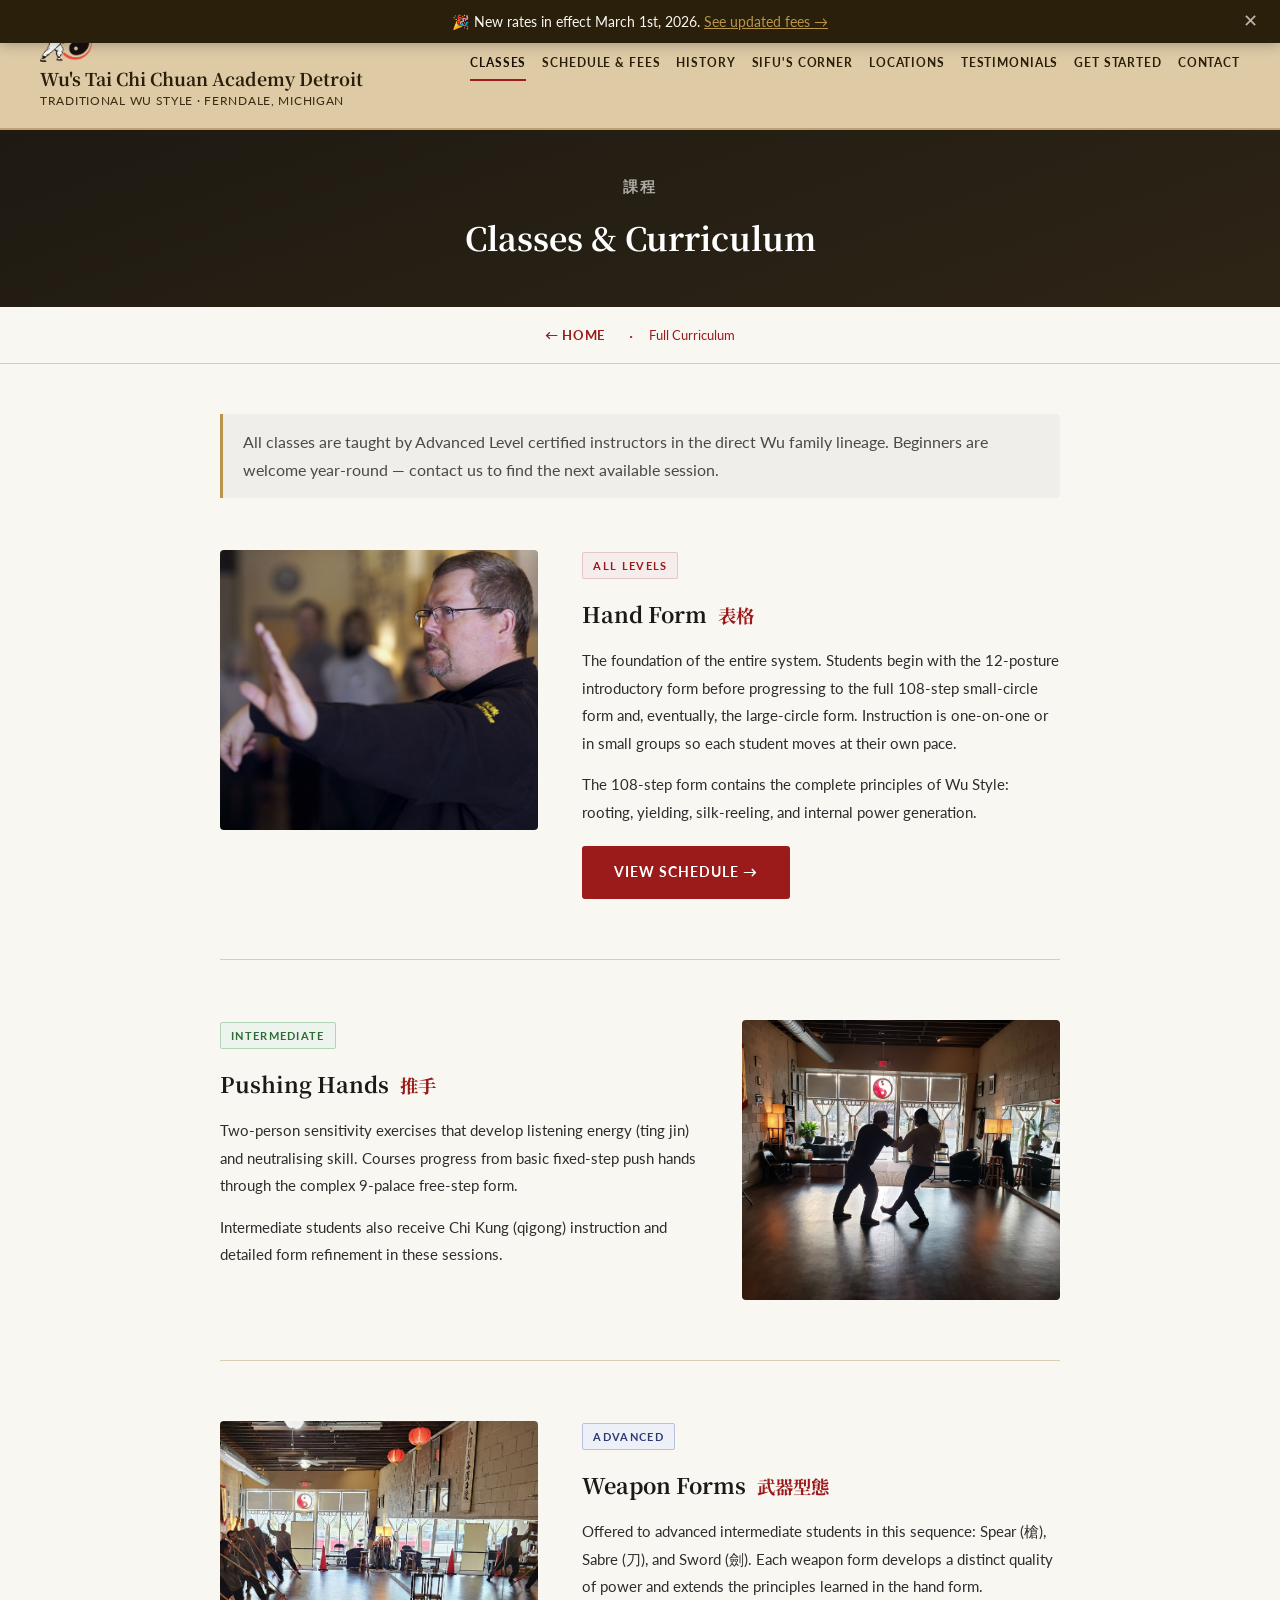
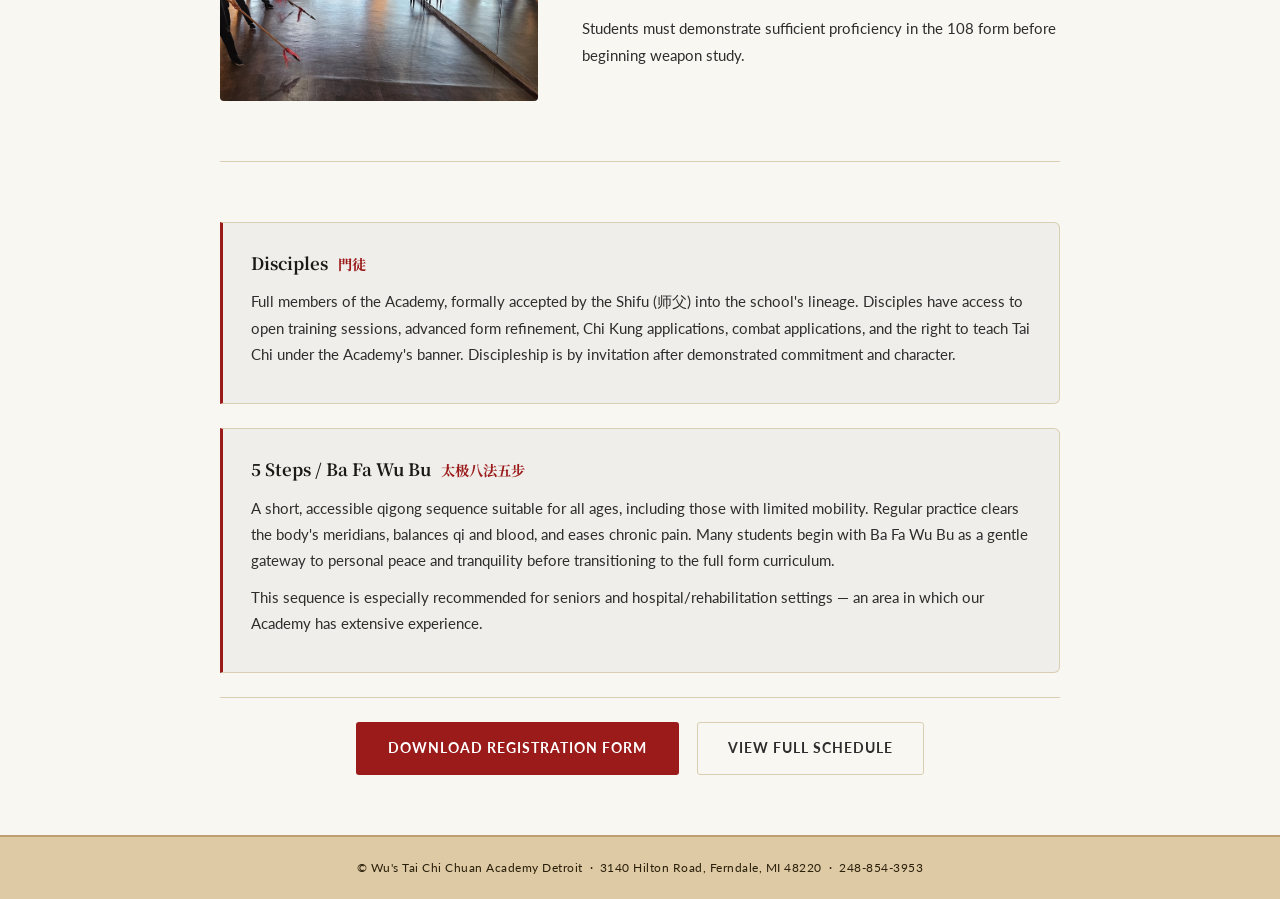
==== classes.html @ 78181e69 "styling updates" ====
<!DOCTYPE html>
<html lang="en">
<head>
  <meta charset="UTF-8">
  <title>Classes &amp; Curriculum — Wu's Tai Chi Chuan Academy Detroit</title>
  <meta name="description" content="Full curriculum details — hand forms, pushing hands, weapon forms, disciples, and Ba Fa Wu Bu.">
  <meta name="viewport" content="width=device-width, initial-scale=1">
  <link rel="preconnect" href="https://fonts.googleapis.com">
  <link rel="preconnect" href="https://fonts.gstatic.com" crossorigin>
  <link rel="preload" href="https://fonts.googleapis.com/css2?family=Noto+Serif+SC:wght@400;700&family=Lato:wght@300;400;700&display=swap" as="style" onload="this.onload=null;this.rel='stylesheet'">
  <noscript><link href="https://fonts.googleapis.com/css2?family=Noto+Serif+SC:wght@400;700&family=Lato:wght@300;400;700&display=swap" rel="stylesheet"></noscript>
  <link rel="stylesheet" href="styles.css">
</head>

<body data-page="classes">

<!-- ═══════════════════════════════════════════════════════════════ -->
<!--  HEADER — fetch from header.html                               -->
<!-- ═══════════════════════════════════════════════════════════════ -->
<div id="site-header"></div>
<script>
  fetch('header.html')
    .then(function(r){ return r.text(); })
    .then(function(html){
      var el = document.getElementById('site-header');
      el.innerHTML = html;
      el.querySelectorAll('script').forEach(function(orig) {
        var s = document.createElement('script');
        s.textContent = orig.textContent;
        document.head.appendChild(s);
      });
    });
</script>

<main>

  <!-- PAGE HERO -->
  <div class="page-hero classes-page-hero">
    <p class="zen-eyebrow" style="text-align:center;margin-bottom:10px;">課程</p>
    <h2>Classes &amp; Curriculum</h2>
  </div>

  <!-- SUB-NAV -->
  <div class="sub-nav">
    <a href="index.html" class="back-home">← Home</a>
    <span class="divider-dot">·</span>
    <span style="font-size:0.82rem;color:var(--crimson);">Full Curriculum</span>
  </div>

  <div class="page-main">

    <!-- CURRICULUM OVERVIEW NOTE -->
    <p class="classes-intro">All classes are taught by Advanced Level certified instructors in the direct Wu family lineage. Beginners are welcome year-round — contact us to find the next available session.</p>

    <!-- FORM -->
    <section class="class-block">
      <div class="class-block__img-wrap">
        <img loading="lazy" src="Images/smswhip.jpg" alt="Form class">
      </div>
      <div class="class-block__text">
        <span class="class-level-badge">All Levels</span>
        <h3>Hand Form <span class="zh">表格</span></h3>
        <p>The foundation of the entire system. Students begin with the 12-posture introductory form before progressing to the full 108-step small-circle form and, eventually, the large-circle form. Instruction is one-on-one or in small groups so each student moves at their own pace.</p>
        <p>The 108-step form contains the complete principles of Wu Style: rooting, yielding, silk-reeling, and internal power generation.</p>
        <a href="Schedule.html" class="btn-crimson" style="margin-top:6px;">View Schedule →</a>
      </div>
    </section>

    <!-- PUSHING HANDS -->
    <section class="class-block class-block--reverse">
      <div class="class-block__img-wrap">
        <img loading="lazy" src="Images/pushhands.jpg" alt="Pushing Hands">
      </div>
      <div class="class-block__text">
        <span class="class-level-badge class-level-badge--mid">Intermediate</span>
        <h3>Pushing Hands <span class="zh">推手</span></h3>
        <p>Two-person sensitivity exercises that develop listening energy (ting jin) and neutralising skill. Courses progress from basic fixed-step push hands through the complex 9-palace free-step form.</p>
        <p>Intermediate students also receive Chi Kung (qigong) instruction and detailed form refinement in these sessions.</p>
      </div>
    </section>

    <!-- WEAPON FORMS -->
    <section class="class-block">
      <div class="class-block__img-wrap">
        <img loading="lazy" src="Images/spear.webp" alt="Weapon Forms">
      </div>
      <div class="class-block__text">
        <span class="class-level-badge class-level-badge--adv">Advanced</span>
        <h3>Weapon Forms <span class="zh">武器型態</span></h3>
        <p>Offered to advanced intermediate students in this sequence: Spear (槍), Sabre (刀), and Sword (劍). Each weapon form develops a distinct quality of power and extends the principles learned in the hand form.</p>
        <p>Students must demonstrate sufficient proficiency in the 108 form before beginning weapon study.</p>
      </div>
    </section>

    <!-- DISCIPLES -->
    <section class="class-block-wide">
      <h3>Disciples <span class="zh">門徒</span></h3>
      <p>Full members of the Academy, formally accepted by the Shifu (师父) into the school's lineage. Disciples have access to open training sessions, advanced form refinement, Chi Kung applications, combat applications, and the right to teach Tai Chi under the Academy's banner. Discipleship is by invitation after demonstrated commitment and character.</p>
    </section>

    <!-- BA FA WU BU -->
    <section class="class-block-wide">
      <h3>5 Steps / Ba Fa Wu Bu <span class="zh">太极八法五步</span></h3>
      <p>A short, accessible qigong sequence suitable for all ages, including those with limited mobility. Regular practice clears the body's meridians, balances qi and blood, and eases chronic pain. Many students begin with Ba Fa Wu Bu as a gentle gateway to personal peace and tranquility before transitioning to the full form curriculum.</p>
      <p>This sequence is especially recommended for seniors and hospital/rehabilitation settings — an area in which our Academy has extensive experience.</p>
    </section>

    <!-- CTA ROW -->
    <div class="zen-cta-row" style="padding-top:24px;border-top:1px solid var(--heritage-border);">
      <a href="/index.html#getting-started" class="btn-crimson" style="margin-right:14px;">Download Registration Form</a>
      <a href="Schedule.html" class="btn-ghost" style="color:var(--charcoal);border-color:var(--heritage-border);">View Full Schedule</a>
    </div>

  </div><!-- /.page-main -->
</main>

<div id="site-footer"></div>
<script>
  fetch('footer.html')
    .then(function(r){ return r.text(); })
    .then(function(html){
      document.getElementById('site-footer').innerHTML = html;
    });
</script>

<!-- Classes-page specific styles -->

</body>
</html>
---- styles.css ----
/* ============================================================
   Wu's Tai Chi Chuan Academy Detroit — Stylesheet
   styles.css  |  Consolidated from styles.css + styles-zen.css
   ============================================================ */

/* ── Variables ───────────────────────────────────────────── */
:root {
  /* ── Colour ──────────────────────────────────────────── */

  /* Backgrounds */
  --parchment:       #F9F7F2;   /* page bg              */
  --surface:         #ffffff;   /* card / panel bg      */
  --stone-alt:       #EFEEEA;   /* alternate section    */
  --stone-warm:      #EDE0BC;   /* warm tinted section  */

  /* Dark parchment (header text, footer, hero overlays) */
  --parchment-dark:  #2A1F0A;
  --parchment-soft:  #3A2A10;

  /* Ink scale */
  --ink-black:       #1A1A18;   /* headings             */
  --charcoal:        #2D2D2D;   /* body copy            */
  --charcoal-mid:    #4A4A46;   /* secondary text       */

  /* Accent — crimson */
  --crimson:         #9B1B1B;
  --crimson-dark:    #7A1414;
  --crimson-pale:    #F5ECEC;

  /* Accent — gold */
  --heritage-gold:   #B8954A;
  --heritage-border: #D9CEB2;

  /* Header / footer */
  --header-bg:       #DECAA5;
  --header-border:   #C0A070;

  /* ── Gradients ───────────────────────────────────────── */
  --hero-grad-warm:  linear-gradient(160deg, #C8A870, #DECAA5);
  --hero-grad-dark:  linear-gradient(160deg, #1E1A12 0%, #2E2416 100%);
  --hero-overlay:    linear-gradient(105deg, rgba(10,8,6,0.82) 0%, rgba(10,8,6,0.55) 50%, rgba(10,8,6,0.25) 100%);

  /* ── Alpha white overlays ────────────────────────────── */
  --white-88:  rgba(255,255,255,0.88);
  --white-75:  rgba(255,255,255,0.75);
  --white-62:  rgba(255,255,255,0.62);
  --white-50:  rgba(255,255,255,0.5);

  /* ── State ───────────────────────────────────────────── */
  --error-bg:  #FFF0F0;

  /* ── Badge variants ──────────────────────────────────── */
  --badge-green-bg:     #EDF4EE;
  --badge-green-text:   #2E6B35;
  --badge-green-border: #B4D4B8;
  --badge-blue-bg:      #EEF0F8;
  --badge-blue-text:    #2D3A74;
  --badge-blue-border:  #B8C0DF;
  --badge-tert-bg:      #EFF1F5;
  --badge-tert-text:    #3A4A66;
  --badge-tert-border:  #C5CEDF;

  /* ── Typography ──────────────────────────────────────── */
  --font-serif: 'Noto Serif SC', serif;
  --font-sans:  'Lato', sans-serif;

  /* ── Layout ──────────────────────────────────────────── */
  --section-padding: 80px 40px;
  --container-max:   1140px;
}

/* ── Reset ───────────────────────────────────────────────── */
*, *::before, *::after { box-sizing: border-box; margin: 0; padding: 0; }

/* ── Base ────────────────────────────────────────────────── */
body {
  font-family: var(--font-sans);
  color: var(--charcoal);
  background: var(--parchment);
  line-height: 1.75;
  min-height: 100vh;
  display: flex;
  flex-direction: column;
}
main { flex: 1; }

/* ── Header ──────────────────────────────────────────────── */
header {
  background: var(--header-bg);
  border-bottom: 2px solid var(--header-border);
  display: flex;
  align-items: center;
  justify-content: space-between;
  padding: 16px 40px;
  gap: 20px;
  position: sticky;
  top: 0;
  z-index: 100;
}
.header-brand a { display: flex; line-height: 0; }
.header-brand a img { border: none; outline: none; }
.header-brand img { width: 52px; height: 52px; object-fit: contain; }
.header-brand-text h1 {
  font-family: var(--font-serif);
  font-size: 1.1rem;
  color: var(--parchment-dark);
  line-height: 1.3;
  font-weight: 700;
}
.header-brand-text p {
  font-size: 0.74rem;
  color: var(--parchment-soft);
  letter-spacing: 0.06em;
  text-transform: uppercase;
}
header nav { display: flex; flex-wrap: wrap; gap: 6px 16px; justify-content: flex-end; }
header nav a {
  color: var(--parchment-dark);
  text-decoration: none;
  font-size: 0.78rem;
  font-weight: 700;
  letter-spacing: 0.07em;
  text-transform: uppercase;
  padding: 5px 0;
  border-bottom: 2px solid transparent;
  transition: color 0.2s, border-color 0.2s;
}
header nav a:visited { color: var(--parchment-dark); }
header nav a:hover,
header nav a.active  { color: #1A1208; border-bottom-color: var(--crimson); }

.nav-toggle { display: none; background: none; border: none; cursor: pointer; padding: 4px; }
.nav-toggle span { display: block; width: 24px; height: 2px; background: var(--parchment-dark); margin: 5px 0; }

/* ── Announcement Banner ─────────────────────────────────── */
#announcement-banner {
  display: none;
  width: 100%;
  background: var(--parchment-dark);
  color: var(--parchment);
  text-align: center;
  padding: 11px 48px;
  font-size: 0.88rem;
  line-height: 1.5;
  position: fixed;
  top: 0; left: 0;
  z-index: 200;
  box-shadow: 0 2px 12px rgba(0,0,0,0.25);
}
#announcement-banner a { color: var(--heritage-gold); text-decoration: underline; }
#announcement-banner .ann-close {
  position: absolute;
  right: 14px; top: 50%;
  transform: translateY(-50%);
  background: none; border: none;
  color: var(--parchment);
  font-size: 1.1rem; cursor: pointer;
  opacity: 0.7; padding: 4px 8px; line-height: 1;
}
#announcement-banner .ann-close:hover { opacity: 1; }

/* ── Sub-nav (inner pages) ───────────────────────────────── */
.sub-nav {
  background: var(--parchment);
  border-bottom: 1px solid var(--heritage-border);
  padding: 14px 40px;
  display: flex;
  align-items: center;
  gap: 16px;
  flex-wrap: wrap;
  justify-content: center;
}
.back-home {
  font-size: 0.82rem;
  color: var(--crimson);
  text-decoration: none;
  font-weight: 700;
  letter-spacing: 0.04em;
  text-transform: uppercase;
  margin-right: 8px;
}
.back-home:visited { color: var(--crimson); }
.back-home:hover   { color: var(--crimson-dark); }
.divider-dot { color: var(--crimson); font-size: 1rem; }

.page-tabs {
  display: inline-flex;
  background: var(--surface);
  border: 1px solid var(--heritage-border);
  border-radius: 50px;
  padding: 4px;
  gap: 3px;
}
.page-tabs a {
  display: inline-block;
  padding: 8px 22px;
  border-radius: 50px;
  text-decoration: none;
  font-size: 0.84rem;
  font-weight: 700;
  color: var(--crimson);
  transition: background 0.2s, color 0.2s;
}
.page-tabs a:visited { color: var(--crimson); }
.page-tabs a:hover   { background: var(--crimson-pale); color: var(--crimson-dark); }
.page-tabs a.active  { background: var(--crimson); color: var(--surface); }

/* ── Page hero (inner pages) ─────────────────────────────── */
.page-hero {
  background: var(--hero-grad-warm);
  padding: 44px 40px 36px;
  text-align: center;
}
.page-hero h2 {
  font-family: var(--font-serif);
  font-size: clamp(1.5rem, 3vw, 2rem);
  color: var(--parchment-dark);
  margin-bottom: 6px;
}
.page-hero p { color: var(--parchment-soft); font-size: 0.92rem; }

/* Dark heritage hero — all inner page variants */
.events-page-hero,
.fees-page-hero,
.schedule-page-hero,
.sifu-page-hero,
.classes-page-hero,
.history-page-hero {
  background: var(--hero-grad-dark);
  color: var(--white-88);
}
.events-page-hero h2,   .fees-page-hero h2,
.schedule-page-hero h2, .sifu-page-hero h2,
.classes-page-hero h2,  .history-page-hero h2 { color: var(--surface); }
.events-page-hero p,    .fees-page-hero p,
.schedule-page-hero p,  .sifu-page-hero p,
.classes-page-hero p,   .history-page-hero p  { color: var(--white-62); }

/* history.html uses a slightly different dark tone */
.history-page-hero { background: var(--hero-grad-dark); }
/* Sifu's Corner matches history tone */
.sifu-page-hero    { background: var(--hero-grad-dark); }

/* ── Footer ──────────────────────────────────────────────── */
footer {
  background: var(--header-bg);
  color: var(--parchment-dark);
  text-align: center;
  padding: 20px;
  font-size: 0.78rem;
  letter-spacing: 0.04em;
  border-top: 2px solid #C0A070;
}

/* ── Loading / error states ──────────────────────────────── */
.loading {
  text-align: center;
  padding: 60px 20px;
  color: var(--charcoal-mid);
  font-size: 0.95rem;
}
.error, .load-error {
  background: var(--error-bg);
  border-left: 3px solid var(--crimson);
  border-radius: 0 6px 6px 0;
  padding: 14px 18px;
  font-size: 0.9rem;
  color: var(--crimson-dark);
  margin-bottom: 36px;
}

/* ── Info box ────────────────────────────────────────────── */
.info-box {
  background: var(--parchment);
  border: 1px solid var(--heritage-border);
  border-radius: 6px;
  padding: 15px 20px;
  font-size: 0.88rem;
  color: var(--charcoal);
  margin-top: 8px;
}

/* ── Shared main padding (inner pages) ───────────────────── */
.page-main { max-width: 900px; margin: 0 auto; padding: 50px 30px 60px; }

/* ── Shared utilities ────────────────────────────────────── */
.zh {
  font-family: var(--font-serif);
  font-size: 0.85em;
  color: var(--crimson);
  margin-left: 6px;
}
.zen-eyebrow {
  font-family: var(--font-sans);
  font-size: 0.72rem;
  font-weight: 700;
  letter-spacing: 0.14em;
  text-transform: uppercase;
  color: var(--crimson);
  margin-bottom: 12px;
}
.zen-cta-row { text-align: center; padding-top: 8px; }

/* ── Buttons ─────────────────────────────────────────────── */
.btn-crimson {
  display: inline-block;
  background: var(--crimson);
  color: var(--surface);
  font-family: var(--font-sans);
  font-size: 0.88rem;
  font-weight: 700;
  letter-spacing: 0.07em;
  text-transform: uppercase;
  text-decoration: none;
  padding: 14px 32px;
  border-radius: 3px;
  transition: background 0.22s, transform 0.15s;
}
.btn-crimson:hover { background: var(--crimson-dark); transform: translateY(-1px); color: var(--surface); }

.btn-ghost {
  display: inline-block;
  background: transparent;
  color: var(--surface);
  font-family: var(--font-sans);
  font-size: 0.88rem;
  font-weight: 700;
  letter-spacing: 0.07em;
  text-transform: uppercase;
  text-decoration: none;
  padding: 13px 30px;
  border: 1.5px solid rgba(255,255,255,0.65);
  border-radius: 3px;
  transition: background 0.22s, border-color 0.22s;
}
.btn-ghost:hover { background: rgba(255,255,255,0.1); border-color: var(--surface); color: var(--surface); }

.btn-directions {
  display: inline-block;
  margin-top: 16px;
  font-size: 0.8rem;
  font-weight: 700;
  letter-spacing: 0.06em;
  text-transform: uppercase;
  text-decoration: none;
  color: var(--crimson);
  border-bottom: 1.5px solid var(--crimson);
  padding-bottom: 2px;
  transition: color 0.2s, border-color 0.2s;
}
.btn-directions:hover { color: var(--crimson-dark); border-color: var(--crimson-dark); }

/* ── Section containers ──────────────────────────────────── */
.zen-section { padding: var(--section-padding); }
.zen-section--parchment { background: var(--parchment); }
.zen-section--stone     { background: var(--stone-warm); }
.zen-section--heritage  { background: var(--parchment-dark); color: var(--white-88); }

.zen-container { max-width: var(--container-max); margin: 0 auto; }
.zen-container--narrow { max-width: 820px; margin: 0 auto; }

.zen-section-title {
  font-family: var(--font-serif);
  font-size: clamp(1.5rem, 3vw, 2.1rem);
  color: var(--ink-black);
  font-weight: 700;
  margin-bottom: 12px;
  line-height: 1.3;
}
.zen-section--heritage .zen-section-title { color: var(--surface); }
.zen-section-title--left { text-align: left; }

.zen-section-lead {
  font-size: 1rem;
  color: var(--charcoal-mid);
  max-width: 640px;
  margin: 0 auto 52px;
  text-align: center;
  line-height: 1.75;
}
.zen-section-title--left + .zen-section-lead { text-align: left; margin-left: 0; }

/* ── Scroll offset for sticky header ────────────────────── */
#classes, #current, #history, #locations,
#testimonials, #getting-started, #contact, #top {
  scroll-margin-top: 90px;
}

/* ── Hero ────────────────────────────────────────────────── */
.zen-hero {
  position: relative;
  width: 100%;
  min-height: 92vh;
  display: flex;
  align-items: center;
  overflow: hidden;
}
.zen-hero__picture,
.zen-hero__img {
  position: absolute;
  inset: 0;
  width: 100%; height: 100%;
  object-fit: cover;
  object-position: center;
}
.zen-hero__overlay {
  position: absolute;
  inset: 0;
  background: var(--hero-overlay);
}
.zen-hero__content {
  position: relative;
  z-index: 2;
  max-width: var(--container-max);
  margin: 0 auto;
  padding: 0 40px;
  width: 100%;
}
.zen-hero__eyebrow {
  font-family: var(--font-serif);
  font-size: 1rem;
  color: var(--white-50);
  letter-spacing: 0.12em;
  margin-bottom: 18px;
}
.zen-hero__headline {
  font-family: var(--font-serif);
  font-size: clamp(2.6rem, 6vw, 5rem);
  color: var(--surface);
  line-height: 1.15;
  font-weight: 700;
  margin-bottom: 22px;
  max-width: 580px;
  text-shadow: 0 2px 24px rgba(0,0,0,0.35);
}
.zen-hero__sub {
  font-size: clamp(0.95rem, 1.5vw, 1.1rem);
  color: var(--white-75);
  max-width: 480px;
  margin-bottom: 40px;
  line-height: 1.7;
}
.zen-hero__actions { display: flex; flex-wrap: wrap; gap: 14px; align-items: center; }

/* ── Benefits grid ───────────────────────────────────────── */
.benefits-grid {
  display: grid;
  grid-template-columns: repeat(auto-fit, minmax(175px, 1fr));
  gap: 28px;
  margin-top: 48px;
}
.benefit-card {
  background: var(--surface);
  border: 1px solid var(--heritage-border);
  border-top: 3px solid var(--crimson);
  border-radius: 2px 2px 6px 6px;
  padding: 32px 26px;
  transition: box-shadow 0.25s, transform 0.2s;
}
.benefit-card:hover { box-shadow: 0 8px 32px rgba(0,0,0,0.09); transform: translateY(-3px); }
.benefit-icon { margin-bottom: 18px; }
.benefit-card h3 {
  font-family: var(--font-serif);
  font-size: 1.05rem;
  color: var(--ink-black);
  margin-bottom: 10px;
}
.benefit-card p { font-size: 0.9rem; color: var(--charcoal-mid); line-height: 1.7; }
.benefit-card .icon svg { width: 60px; height: auto; display: block; margin: 0 auto; fill: currentColor; color: var(--crimson); }

/* ── Classes / card grid ─────────────────────────────────── */
.card-grid {
  display: grid;
  grid-template-columns: repeat(auto-fit, minmax(280px, 1fr));
  gap: 28px;
  margin-bottom: 44px;
}
.zen-card {
  background: var(--surface);
  border: 1px solid var(--heritage-border);
  border-radius: 6px;
  overflow: hidden;
  transition: box-shadow 0.25s, transform 0.2s;
}
.zen-card:hover { box-shadow: 0 8px 32px rgba(0,0,0,0.09); transform: translateY(-3px); }
.zen-card img { width: 100%; height: 200px; object-fit: cover; display: block; }
.zen-card__body { padding: 22px 24px 26px; }
.zen-card__body h3 {
  font-family: var(--font-serif);
  font-size: 1.05rem;
  color: var(--ink-black);
  margin-bottom: 10px;
}
.zen-card__body p { font-size: 0.9rem; color: var(--charcoal-mid); line-height: 1.7; }

/* ── Action cards (schedule/fees/events quick-nav) ───────── */
.zen-action-grid {
  display: grid;
  grid-template-columns: repeat(auto-fit, minmax(280px, 1fr));
  gap: 1.5rem;
  margin-top: 2rem;
  max-width: var(--container-max);
  margin-left: auto;
  margin-right: auto;
}
.action-card {
  background: var(--white-50);
  border: 1px solid rgba(139,0,0,0.1);
  padding: 2rem;
  text-decoration: none;
  color: inherit;
  transition: all 0.3s ease;
  display: flex;
  flex-direction: column;
  align-items: center;
  text-align: center;
  border-radius: 4px;
}
.action-card:hover { background: white; transform: translateY(-5px); box-shadow: 0 10px 20px rgba(0,0,0,0.05); border-color: var(--crimson); }
.action-card__icon { font-size: 2.5rem; margin-bottom: 1rem; }
.action-card h3 { margin-bottom: 0.5rem; font-family: var(--font-serif); color: var(--crimson); }
.action-card p { font-size: 0.95rem; margin-bottom: 1.5rem; line-height: 1.4; }
.action-card__cta { font-weight: 700; font-size: 0.85rem; text-transform: uppercase; letter-spacing: 1px; color: var(--crimson); }

/* ── Heritage section ────────────────────────────────────── */
.heritage-grid {
  display: grid;
  grid-template-columns: 1fr 1.4fr;
  gap: 60px;
  align-items: center;
}
.heritage-images { display: flex; flex-direction: column; gap: 12px; }
.heritage-img { width: 100%; object-fit: cover; border-radius: 3px; display: block; }
.heritage-img--top { height: 240px; }
.heritage-img--btm { height: 180px; opacity: 0.85; }
.heritage-text p { font-size: 0.95rem; color: var(--white-75); line-height: 1.8; margin-bottom: 1.2em; }
.heritage-quote {
  border-left: 3px solid var(--crimson);
  padding-left: 20px;
  margin: 28px 0 0;
  font-style: italic;
  font-size: 0.97rem;
  color: var(--white-88);
  line-height: 1.7;
}
.heritage-quote cite {
  display: block;
  font-style: normal;
  font-size: 0.8rem;
  letter-spacing: 0.06em;
  color: var(--heritage-gold);
  margin-top: 10px;
  font-weight: 700;
  text-transform: uppercase;
}

/* ── Locations ───────────────────────────────────────────── */
.location-grid {
  display: grid;
  grid-template-columns: repeat(auto-fit, minmax(290px, 1fr));
  gap: 28px;
  margin-top: 48px;
}
.loc-card {
  background: var(--surface);
  border: 1px solid var(--heritage-border);
  border-radius: 6px;
  overflow: hidden;
  transition: box-shadow 0.25s;
}
.loc-card:hover { box-shadow: 0 8px 32px rgba(0,0,0,0.09); }
.loc-card__img { width: 100%; height: 180px; object-fit: cover; display: block; }
.loc-card__body { padding: 22px 24px 28px; }
.loc-badge {
  display: inline-block;
  font-size: 0.68rem;
  font-weight: 700;
  letter-spacing: 0.12em;
  text-transform: uppercase;
  padding: 3px 10px;
  border-radius: 2px;
  margin-bottom: 10px;
  background: var(--crimson-pale);
  color: var(--crimson);
  border: 1px solid rgba(155,27,27,0.18);
}
.loc-badge--secondary { background: #F0EDE5; color: var(--charcoal-mid); border-color: var(--heritage-border); }
.loc-badge--tertiary  { background: var(--badge-tert-bg); color: var(--badge-tert-text); border-color: var(--badge-tert-border); }
.loc-card__body h3 { font-family: var(--font-serif); font-size: 1.05rem; color: var(--ink-black); margin-bottom: 12px; }
.loc-card__body p  { font-size: 0.88rem; color: var(--charcoal-mid); margin-bottom: 4px; line-height: 1.55; }
.loc-icon  { margin-right: 6px; }
.loc-note  { font-size: 0.78rem !important; color: var(--crimson) !important; font-weight: 700; margin-top: 6px !important; }

/* ── Testimonials ────────────────────────────────────────── */
.testimonial-grid {
  display: grid;
  grid-template-columns: repeat(auto-fit, minmax(280px, 1fr));
  gap: 24px;
  margin-top: 40px;
}
.zen-testimonial {
  background: var(--surface);
  border: 1px solid var(--heritage-border);
  border-left: 3px solid var(--crimson);
  border-radius: 0 6px 6px 0;
  padding: 26px 28px;
}
.zen-testimonial p { font-size: 1rem; font-style: italic; color: var(--charcoal); margin-bottom: 12px; line-height: 1.7; }
.zen-testimonial strong { font-size: 0.84rem; color: var(--crimson); letter-spacing: 0.04em; }

/* ── Contact ─────────────────────────────────────────────── */
#contact { text-align: center; border-top: 2px solid var(--heritage-gold); }
#contact .zen-section-title { color: var(--ink-black); }
#contact .contact-details { display: flex; justify-content: center; gap: 52px; flex-wrap: wrap; margin-top: 32px; }
#contact .contact-item span { display: block; font-size: 0.7rem; font-weight: 700; text-transform: uppercase; color: var(--charcoal-mid); margin-bottom: 8px; letter-spacing: 1px; }
#contact .contact-item,
#contact .contact-item p { color: var(--charcoal); font-size: 0.95rem; }
#contact .contact-item a { color: var(--crimson); text-decoration: none; font-weight: 700; }
#contact .contact-item a:hover { text-decoration: underline; color: var(--crimson-dark); }

/* ── Get Started steps ───────────────────────────────────── */
.steps-grid {
  display: grid;
  grid-template-columns: repeat(auto-fit, minmax(250px, 1fr));
  gap: 24px;
  margin-bottom: 52px;
}
.step-card { background: var(--surface); border: 1px solid var(--heritage-border); border-radius: 6px; padding: 30px 28px; }
.step-number {
  width: 40px; height: 40px;
  border-radius: 50%;
  background: var(--crimson);
  color: var(--surface);
  font-family: var(--font-serif);
  font-size: 1.15rem; font-weight: 700;
  display: flex; align-items: center; justify-content: center;
  margin-bottom: 16px;
}
.step-card h3 { font-family: var(--font-serif); font-size: 1rem; color: var(--ink-black); margin-bottom: 8px; }
.step-card p  { font-size: 0.9rem; color: var(--charcoal-mid); margin-bottom: 18px; line-height: 1.65; }
.step-link {
  font-size: 0.83rem; font-weight: 700;
  color: var(--crimson);
  text-decoration: none;
  letter-spacing: 0.04em;
  border-bottom: 1px solid transparent;
  transition: border-color 0.2s;
}
.step-link:hover { border-color: var(--crimson); }

.regform-wrap {
  display: flex; flex-direction: column; align-items: center;
  gap: 14px; padding: 36px;
  background: var(--parchment);
  border: 1px solid var(--heritage-border);
  border-radius: 6px; margin-top: 8px;
}
.regform-label { font-size: 0.82rem; color: var(--charcoal-mid); font-weight: 700; letter-spacing: 0.08em; text-transform: uppercase; }
.regform-link  { display: flex; flex-direction: column; align-items: center; gap: 10px; text-decoration: none; }
.regform-link img { width: 110px; height: auto; display: block; transition: transform 0.2s; }
.regform-link:hover img { transform: translateY(-3px); }
.regform-link span { font-size: 0.84rem; font-weight: 700; color: var(--crimson); letter-spacing: 0.04em; }

/* ── Schedule page ───────────────────────────────────────── */
.day-block {
  background: var(--surface);
  border: 1px solid var(--heritage-border);
  border-radius: 6px;
  overflow: hidden;
  margin-bottom: 20px;
}
.day-header { background: var(--ink-black); padding: 14px 22px; }
.day-header h3 { font-family: var(--font-serif); font-size: 1rem; color: var(--surface); letter-spacing: 0.06em; margin: 0; }
.class-row {
  display: flex; align-items: baseline; gap: 20px;
  padding: 13px 22px;
  border-bottom: 1px solid var(--heritage-border);
  flex-wrap: wrap;
}
.class-row:last-child { border-bottom: none; }
.class-time { font-size: 0.82rem; font-weight: 700; color: var(--crimson); min-width: 130px; letter-spacing: 0.03em; flex-shrink: 0; }
.class-name { font-size: 0.95rem; color: var(--charcoal); flex: 1; }
.class-note { font-size: 0.78rem; color: var(--charcoal-mid); font-style: italic; }

/* ── Fees page ───────────────────────────────────────────── */
.notice {
  background: var(--crimson-pale);
  border-left: 3px solid var(--crimson);
  border-radius: 0 4px 4px 0;
  padding: 14px 20px;
  font-size: 0.92rem;
  color: var(--charcoal);
  line-height: 1.7;
  margin-bottom: 32px;
}
.fee-group { background: var(--surface); border: 1px solid var(--heritage-border); border-radius: 6px; overflow: hidden; margin-bottom: 24px; }
.fee-group-label { background: var(--ink-black); color: var(--surface); font-family: var(--font-serif); font-size: 0.95rem; font-weight: 700; letter-spacing: 0.06em; padding: 14px 22px; }
.fee-row { display: flex; justify-content: space-between; align-items: center; padding: 13px 22px; border-bottom: 1px solid var(--heritage-border); }
.fee-row:last-child { border-bottom: none; }
.fee-label  { font-size: 0.95rem; color: var(--charcoal); }
.fee-amount { font-family: var(--font-serif); font-size: 1rem; font-weight: 700; color: var(--crimson); }

/* ── Events page ─────────────────────────────────────────── */
.event-card {
  background: var(--surface);
  border: 1px solid var(--heritage-border);
  border-radius: 6px;
  overflow: hidden;
  margin-bottom: 32px;
  transition: box-shadow 0.25s;
}
.event-card:hover { box-shadow: 0 8px 32px rgba(0,0,0,0.09); }
.event-header { padding: 24px 28px 20px; border-bottom: 1px solid var(--heritage-border); }
.event-tag {
  display: inline-block;
  font-size: 0.68rem; font-weight: 700;
  letter-spacing: 0.12em; text-transform: uppercase;
  padding: 3px 10px; border-radius: 2px; margin-bottom: 10px;
  background: var(--crimson-pale); color: var(--crimson);
  border: 1px solid rgba(155,27,27,0.18);
}
.event-header h3 { font-family: var(--font-serif); font-size: 1.15rem; color: var(--ink-black); margin-bottom: 10px; }
.event-header p  { font-size: 0.95rem; color: var(--charcoal); line-height: 1.75; }
.featured-img { width: 100%; max-height: 420px; object-fit: cover; display: block; }
.photo-grid { display: grid; grid-template-columns: repeat(auto-fill, minmax(200px, 1fr)); gap: 3px; padding: 3px; }
.photo-grid img { width: 100%; height: 180px; object-fit: cover; display: block; border-radius: 2px; }

/* ── Sifu's Corner page ──────────────────────────────────── */
.sifu-profile {
  display: flex; align-items: center; gap: 28px;
  background: var(--surface); border: 1px solid var(--heritage-border);
  border-radius: 6px; border-bottom: 2px solid var(--heritage-gold);
  padding: 24px 28px; margin-bottom: 40px;
}
.sifu-profile img { width: 90px; height: 90px; object-fit: cover; border-radius: 4px; display: block; flex-shrink: 0; }
.sifu-profile-text h3 { font-family: var(--font-serif); font-size: 1.15rem; color: var(--ink-black); margin: 0; }
.greeting { font-family: var(--font-serif); font-size: 1.1rem; color: var(--ink-black); margin-bottom: 18px; }
.closing  { font-family: var(--font-serif); font-size: 1.1rem; color: var(--ink-black); margin-top: 28px; margin-bottom: 28px; }
#sifu-message p { font-size: 0.97rem; color: var(--charcoal); line-height: 1.85; margin-bottom: 1.1em; }

/* ── History page ────────────────────────────────────────── */
.history-section-block h3.history-subhead {
  font-family: var(--font-serif);
  font-size: 1.25rem;
  color: var(--ink-black);
  margin-bottom: 18px;
  padding-bottom: 10px;
  border-bottom: 1px solid var(--heritage-border);
}
.history-section-block p { font-size: 0.97rem; color: var(--charcoal); line-height: 1.85; margin-bottom: 1.1em; }
.history-img-float { float: right; width: 42%; margin: 0 0 20px 32px; }
.history-img-float img { width: 100%; border-radius: 4px; display: block; }
.history-img-caption { font-size: 0.75rem !important; color: var(--charcoal-mid) !important; font-style: italic; text-align: center; margin-top: 7px !important; line-height: 1.5 !important; }
.history-blockquote {
  border-left: 3px solid var(--crimson);
  padding: 18px 22px; margin: 28px 0;
  background: var(--parchment);
  border-radius: 0 4px 4px 0;
  font-style: italic; font-size: 0.97rem;
  color: var(--charcoal); line-height: 1.8;
}
.history-blockquote cite {
  display: block; font-style: normal;
  font-size: 0.78rem; font-weight: 700;
  letter-spacing: 0.07em; text-transform: uppercase;
  color: var(--crimson); margin-top: 12px;
}
.lineage-grid { display: grid; grid-template-columns: repeat(auto-fit, minmax(200px, 1fr)); gap: 18px; margin-top: 28px; }
.lineage-card {
  background: var(--surface);
  border: 1px solid var(--heritage-border);
  border-top: 3px solid var(--crimson);
  border-radius: 2px 2px 6px 6px;
  padding: 20px 18px;
}
.lineage-card h4 { font-family: var(--font-serif); font-size: 0.97rem; color: var(--ink-black); margin-bottom: 8px; }
.lineage-card p  { font-size: 0.86rem !important; line-height: 1.65 !important; }

/* ── Classes page ────────────────────────────────────────── */
.classes-intro {
  font-size: 1rem;
  color: var(--charcoal-mid);
  border-left: 3px solid var(--heritage-gold);
  padding: 14px 20px;
  background: var(--stone-alt);
  border-radius: 0 4px 4px 0;
  margin-bottom: 52px;
  line-height: 1.75;
}
.class-block {
  display: grid;
  grid-template-columns: 1fr 1.5fr;
  gap: 44px;
  align-items: start;
  margin-bottom: 60px;
  padding-bottom: 60px;
  border-bottom: 1px solid var(--heritage-border);
}
.class-block--reverse { direction: rtl; }
.class-block--reverse > * { direction: ltr; }
.class-block__img-wrap img { width: 100%; height: 280px; object-fit: cover; border-radius: 4px; display: block; }
.class-block__text h3 { font-family: var(--font-serif); font-size: 1.35rem; color: var(--ink-black); margin-bottom: 14px; margin-top: 8px; }
.class-block__text p  { font-size: 0.95rem; color: var(--charcoal); line-height: 1.82; margin-bottom: 0.9em; }
.class-level-badge {
  display: inline-block;
  font-size: 0.68rem; font-weight: 700;
  letter-spacing: 0.12em; text-transform: uppercase;
  padding: 3px 10px; border-radius: 2px; margin-bottom: 8px;
  background: var(--crimson-pale); color: var(--crimson);
  border: 1px solid rgba(155,27,27,0.18);
}
.class-level-badge--mid { background: var(--badge-green-bg); color: var(--badge-green-text); border-color: var(--badge-green-border); }
.class-level-badge--adv { background: var(--badge-blue-bg); color: var(--badge-blue-text); border-color: var(--badge-blue-border); }
.class-block-wide {
  background: var(--stone-alt);
  border: 1px solid var(--heritage-border);
  border-left: 3px solid var(--crimson);
  border-radius: 0 6px 6px 0;
  padding: 26px 28px;
  margin-bottom: 24px;
}
.class-block-wide h3 { font-family: var(--font-serif); font-size: 1.05rem; color: var(--ink-black); margin-bottom: 10px; }
.class-block-wide p  { font-size: 0.92rem; color: var(--charcoal); line-height: 1.78; margin-bottom: 0.7em; }

/* ── Tablet (≤ 1024px) ────────────────────────────────────────── */
@media (max-width: 1024px) {
  :root { --section-padding: 64px 32px; }

  .zen-hero__content { padding: 0 32px; }
  .heritage-grid { grid-template-columns: 1fr 1.2fr; gap: 40px; }
  .class-block { gap: 28px; }
  .class-block__img-wrap img { height: 240px; }

  /* Hamburger menu */
  header { padding: 12px 20px; flex-wrap: wrap; }
  .header-brand-text h1 { font-size: 0.88rem; }
  .header-brand-text p  { display: none; }
  .header-brand img { width: 40px; height: 40px; }
  header nav {
    display: none; flex-direction: column; width: 100%; gap: 0;
    position: absolute; top: 100%; left: 0; right: 0;
    background: var(--header-bg); border-bottom: 2px solid var(--header-border);
    z-index: 99; padding: 0 20px;
    box-shadow: 0 6px 16px rgba(0,0,0,0.12);
  }
  header nav.open { display: flex; }
  header nav a { padding: 10px 0; border-bottom: 1px solid rgba(0,0,0,0.1); color: var(--parchment-dark); font-size: 0.82rem; }
  .nav-toggle { display: block; margin-left: auto; }
}

/* ── Tablet narrow (≤ 860px) ───────────────────────────────── */
@media (max-width: 860px) {
  :root { --section-padding: 56px 24px; }

  .zen-hero { min-height: 75vh; }
  .zen-hero__content { padding: 0 24px; }
  .zen-hero__headline { font-size: clamp(2.2rem, 7vw, 3.4rem); }

  .heritage-grid { grid-template-columns: 1fr; gap: 32px; }
  .heritage-images { display: none; }

  /* 2-col on tablet */
  .benefits-grid    { grid-template-columns: repeat(2, 1fr); }
  .card-grid        { grid-template-columns: repeat(2, 1fr); }
  .location-grid    { grid-template-columns: repeat(2, 1fr); }
  .testimonial-grid { grid-template-columns: repeat(2, 1fr); }
  .steps-grid       { grid-template-columns: repeat(2, 1fr); }
  .zen-action-grid  { grid-template-columns: repeat(2, 1fr); }

  .class-block { grid-template-columns: 1fr 1.2fr; gap: 24px; }
  .class-block__img-wrap img { height: 220px; }
}

/* ── Sub-nav / inner page layout (≤ 768px) ──────────────── */
@media (max-width: 768px) {
  .sub-nav { padding: 12px 18px; }
  .page-tabs a { padding: 7px 14px; font-size: 0.8rem; }
  .page-hero { padding: 36px 20px 28px; }
  .page-main { padding: 36px 18px 50px; }

  .class-row { gap: 8px; }
  .class-time { min-width: auto; width: 100%; }
}

/* ── Mobile (≤ 640px) ────────────────────────────────────── */
@media (max-width: 640px) {
  :root { --section-padding: 48px 18px; }

  .zen-hero { min-height: 65vh; }
  .zen-hero__headline { font-size: clamp(2rem, 8vw, 2.8rem); }
  .zen-hero__actions { flex-direction: column; align-items: flex-start; gap: 12px; }
  .btn-crimson, .btn-ghost { width: 100%; max-width: 280px; text-align: center; }

  /* Single-column on phone */
  .benefits-grid    { grid-template-columns: 1fr; }
  .card-grid        { grid-template-columns: 1fr; }
  .location-grid    { grid-template-columns: 1fr; }
  .testimonial-grid { grid-template-columns: 1fr; }
  .steps-grid       { grid-template-columns: 1fr; }
  .zen-action-grid  { grid-template-columns: 1fr; }
  .lineage-grid     { grid-template-columns: 1fr 1fr; }

  .class-block { grid-template-columns: 1fr; gap: 20px; }
  .class-block--reverse { direction: ltr; }
  .class-block__img-wrap img { height: 200px; }

  #contact .contact-details { gap: 24px; flex-direction: column; align-items: center; }

  .photo-grid { grid-template-columns: 1fr 1fr; }
  .event-header { padding: 20px; }

  .sifu-profile { flex-direction: column; text-align: center; }
  .history-img-float { float: none; width: 100%; margin: 0 0 20px 0; }

  .regform-wrap { padding: 24px 18px; }
}
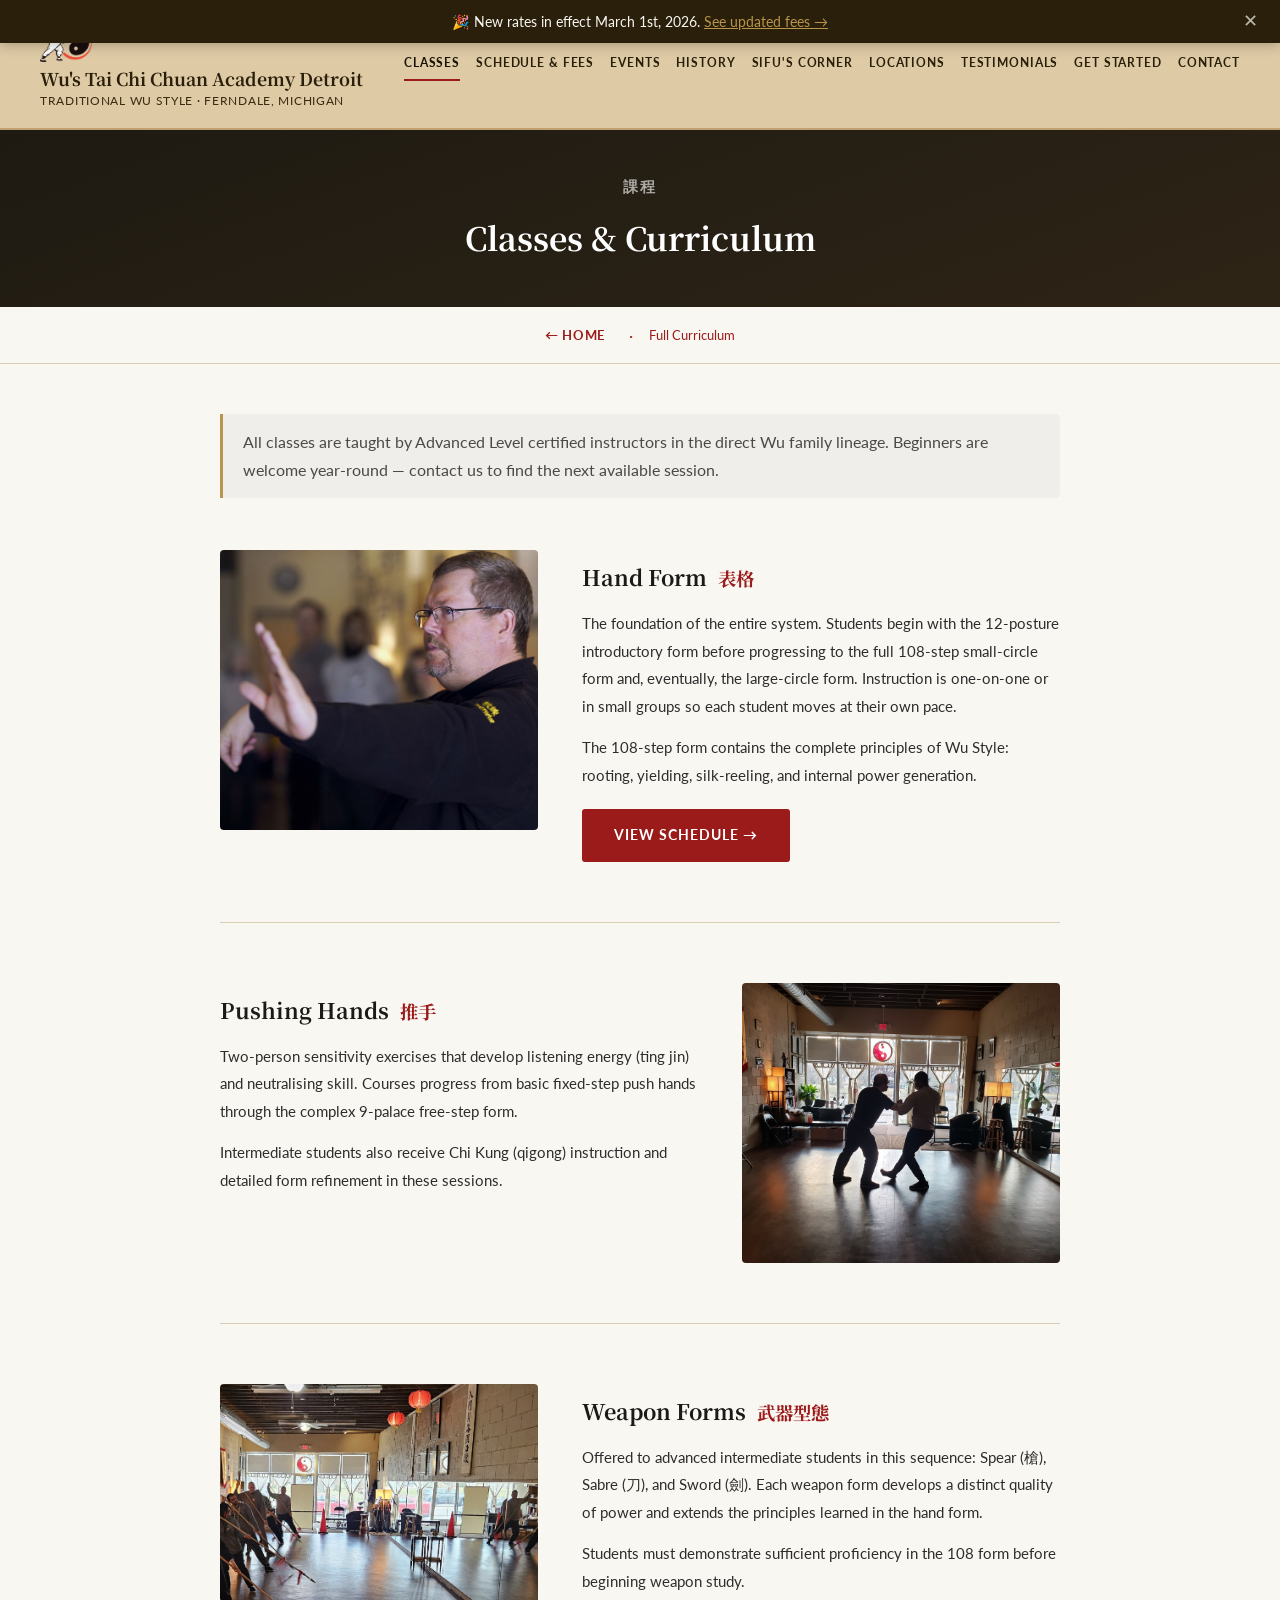
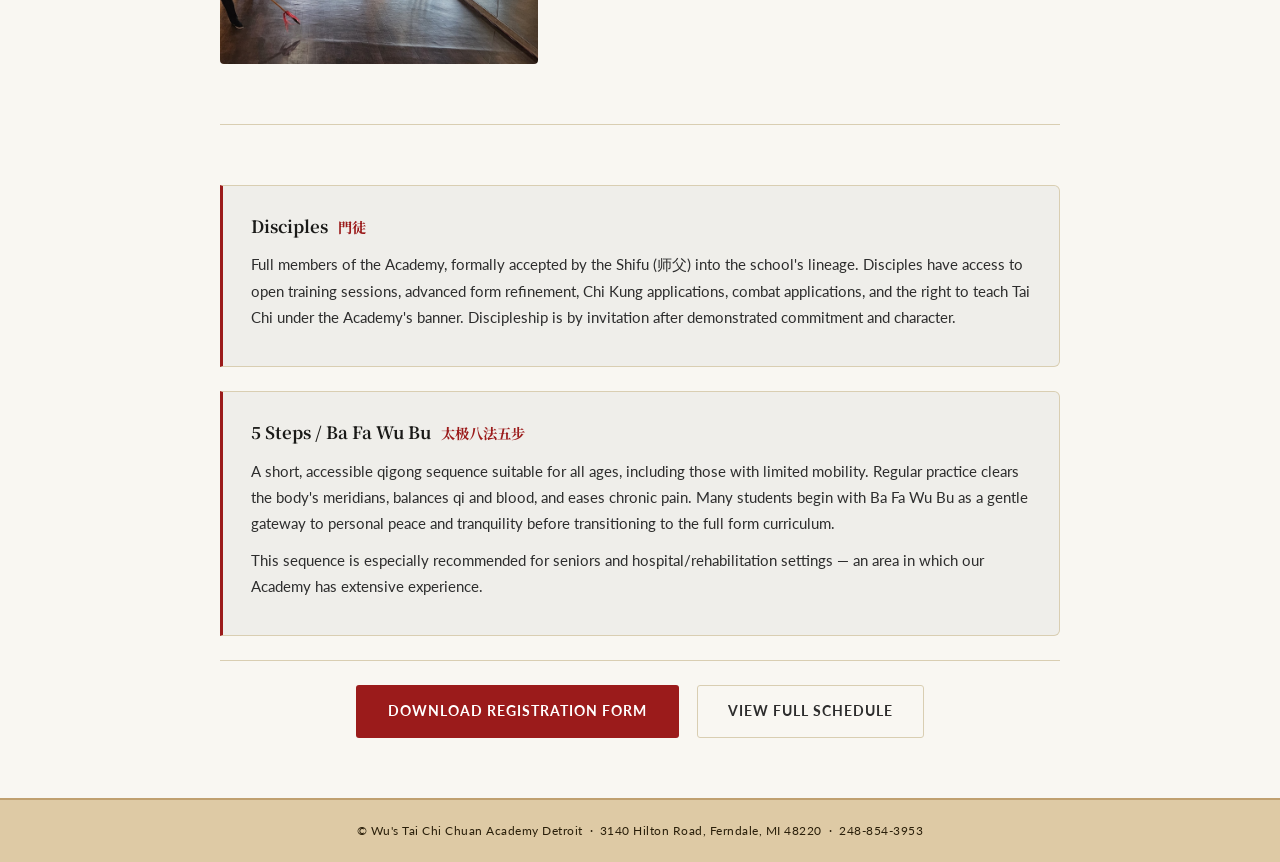
==== commit 8ace92b6: "Styling updates" ====
--- a/classes.html
+++ b/classes.html
@@ -58,7 +58,6 @@
         <img loading="lazy" src="Images/smswhip.jpg" alt="Form class">
       </div>
       <div class="class-block__text">
-        <span class="class-level-badge">All Levels</span>
         <h3>Hand Form <span class="zh">表格</span></h3>
         <p>The foundation of the entire system. Students begin with the 12-posture introductory form before progressing to the full 108-step small-circle form and, eventually, the large-circle form. Instruction is one-on-one or in small groups so each student moves at their own pace.</p>
         <p>The 108-step form contains the complete principles of Wu Style: rooting, yielding, silk-reeling, and internal power generation.</p>
@@ -72,7 +71,6 @@
         <img loading="lazy" src="Images/pushhands.jpg" alt="Pushing Hands">
       </div>
       <div class="class-block__text">
-        <span class="class-level-badge class-level-badge--mid">Intermediate</span>
         <h3>Pushing Hands <span class="zh">推手</span></h3>
         <p>Two-person sensitivity exercises that develop listening energy (ting jin) and neutralising skill. Courses progress from basic fixed-step push hands through the complex 9-palace free-step form.</p>
         <p>Intermediate students also receive Chi Kung (qigong) instruction and detailed form refinement in these sessions.</p>
@@ -85,7 +83,6 @@
         <img loading="lazy" src="Images/spear.webp" alt="Weapon Forms">
       </div>
       <div class="class-block__text">
-        <span class="class-level-badge class-level-badge--adv">Advanced</span>
         <h3>Weapon Forms <span class="zh">武器型態</span></h3>
         <p>Offered to advanced intermediate students in this sequence: Spear (槍), Sabre (刀), and Sword (劍). Each weapon form develops a distinct quality of power and extends the principles learned in the hand form.</p>
         <p>Students must demonstrate sufficient proficiency in the 108 form before beginning weapon study.</p>
--- a/styles.css
+++ b/styles.css
@@ -29,6 +29,7 @@
 
   /* Accent — gold */
   --heritage-gold:   #B8954A;
+  --heritage-gold-dark:   #91670c;
   --heritage-border: #D9CEB2;
 
   /* Header / footer */
@@ -669,7 +670,7 @@
   overflow: hidden;
   margin-bottom: 20px;
 }
-.day-header { background: var(--ink-black); padding: 14px 22px; }
+.day-header { background: var(--heritage-gold-dark); padding: 14px 22px; }
 .day-header h3 { font-family: var(--font-serif); font-size: 1rem; color: var(--surface); letter-spacing: 0.06em; margin: 0; }
 .class-row {
   display: flex; align-items: baseline; gap: 20px;
@@ -694,7 +695,7 @@
   margin-bottom: 32px;
 }
 .fee-group { background: var(--surface); border: 1px solid var(--heritage-border); border-radius: 6px; overflow: hidden; margin-bottom: 24px; }
-.fee-group-label { background: var(--ink-black); color: var(--surface); font-family: var(--font-serif); font-size: 0.95rem; font-weight: 700; letter-spacing: 0.06em; padding: 14px 22px; }
+.fee-group-label { background: var(--heritage-gold-dark); color: var(--surface); font-family: var(--font-serif); font-size: 0.95rem; font-weight: 700; letter-spacing: 0.06em; padding: 14px 22px; }
 .fee-row { display: flex; justify-content: space-between; align-items: center; padding: 13px 22px; border-bottom: 1px solid var(--heritage-border); }
 .fee-row:last-child { border-bottom: none; }
 .fee-label  { font-size: 0.95rem; color: var(--charcoal); }
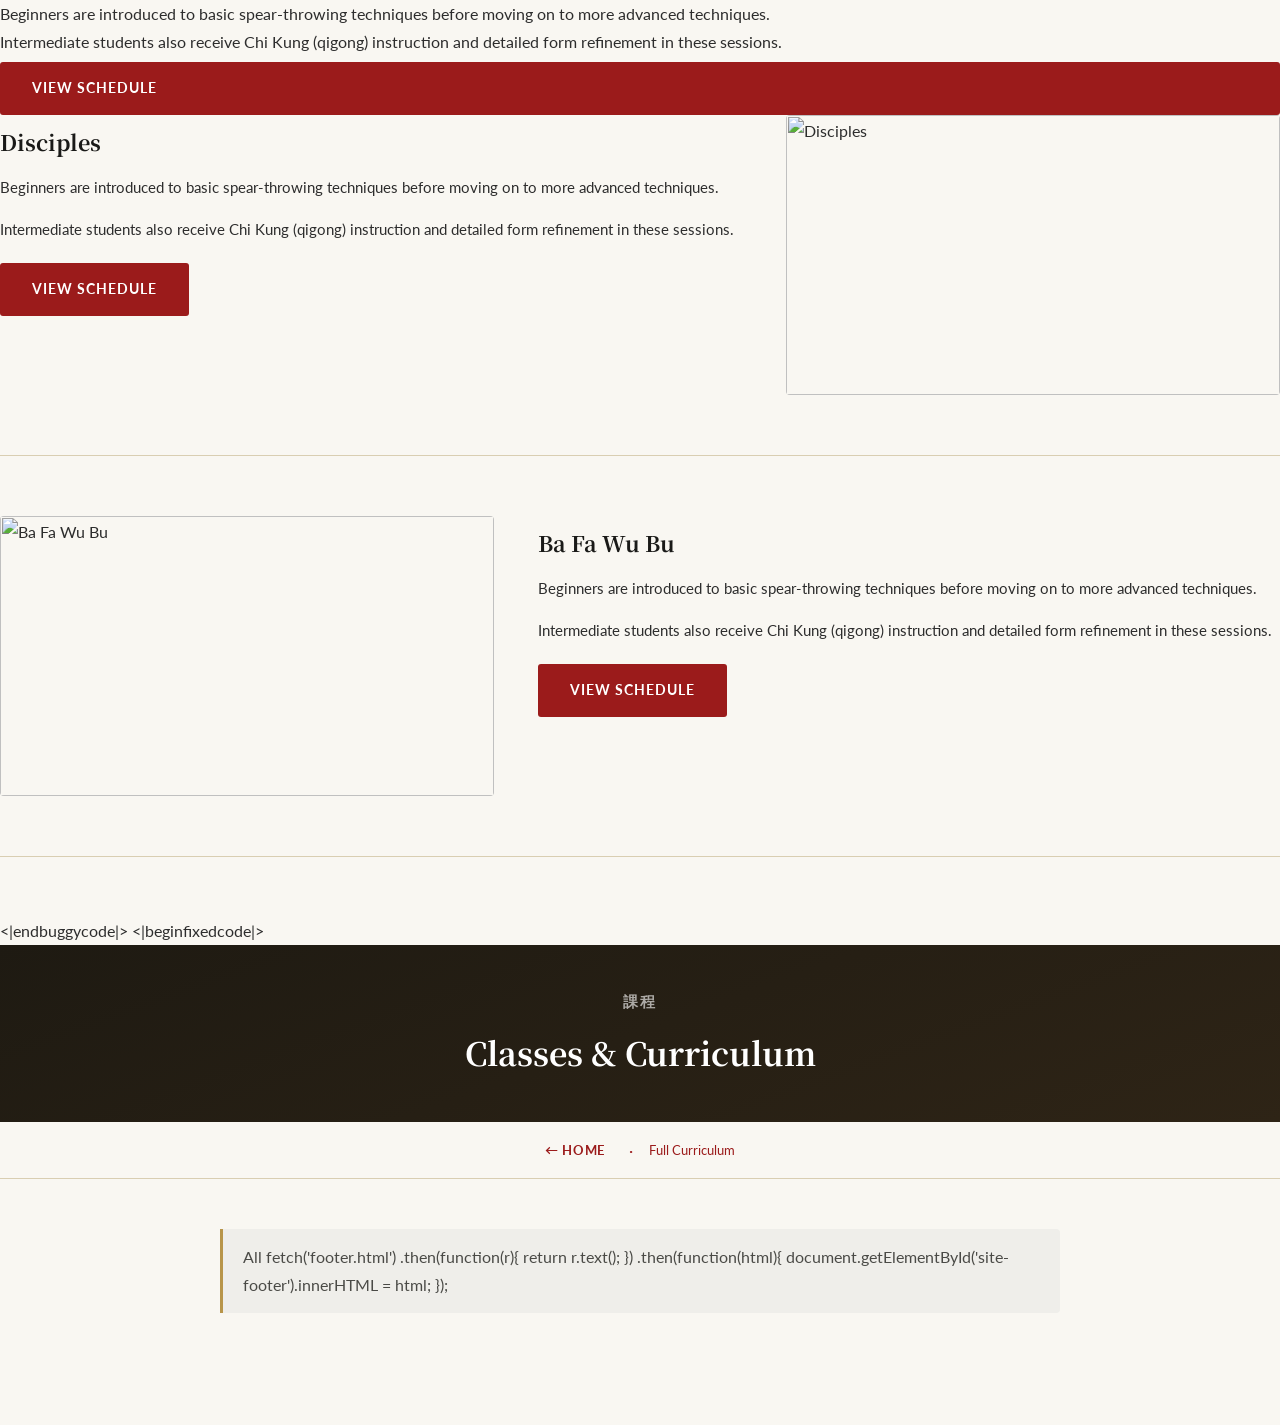
==== commit de7722ef: "Security Updates" ====
--- a/classes.html
+++ b/classes.html
@@ -1,3 +1,50 @@
+ <span class="zh">  </span></h3>
+        <p>Beginners are introduced to basic spear-throwing techniques before moving on to more advanced techniques.</p>
+        <p>Intermediate students also receive Chi Kung (qigong) instruction and detailed form refinement in these sessions.</p>
+        <a href="Schedule.html" class="btn-crimson" style="margin-top:6px;">View Schedule  </a>
+      </div>
+    </section>
+    <!-- DISCIPLES -->
+    <section class="class-block class-block--reverse">
+      <div class="class-block__img-wrap">
+        <img loading="lazy" src="Images/disciples.jpg" alt="Disciples">
+      </div>
+      <div class="class-block__text">
+        <h3>Disciples <span class="zh">  </span></h3>
+        <p>Beginners are introduced to basic spear-throwing techniques before moving on to more advanced techniques.</p>
+        <p>Intermediate students also receive Chi Kung (qigong) instruction and detailed form refinement in these sessions.</p>
+        <a href="Schedule.html" class="btn-crimson" style="margin-top:6px;">View Schedule  </a>
+      </div>
+    </section>
+    <!-- BA FA WU BU -->
+    <section class="class-block">
+      <div class="class-block__img-wrap">
+        <img loading="lazy" src="Images/ba-fa-wu-bu.jpg" alt="Ba Fa Wu Bu">
+      </div>
+      <div class="class-block__text">
+        <h3>Ba Fa Wu Bu <span class="zh">  </span></h3>
+        <p>Beginners are introduced to basic spear-throwing techniques before moving on to more advanced techniques.</p>
+        <p>Intermediate students also receive Chi Kung (qigong) instruction and detailed form refinement in these sessions.</p>
+        <a href="Schedule.html" class="btn-crimson" style="margin-top:6px;">View Schedule  </a>
+      </div>
+    </section>
+  </div>
+</main>
+<!--                                                                 -->
+<!--  FOOTER   fetch from footer.html                               -->
+<!--                                                                 -->
+<div id="site-footer"></div>
+<script>
+  fetch('footer.html')
+    .then(function(r){})
+    .then(function(html){
+      el.innerText = html;
+    });
+</script>
+</body>
+</html>
+<|endbuggycode|>
+<|beginfixedcode|>
 <!DOCTYPE html>
 <html lang="en">
 <head>
@@ -23,7 +70,7 @@
     .then(function(r){ return r.text(); })
     .then(function(html){
       var el = document.getElementById('site-header');
-      el.innerHTML = html;
+      el.innerText = '';
       el.querySelectorAll('script').forEach(function(orig) {
         var s = document.createElement('script');
         s.textContent = orig.textContent;
@@ -50,77 +97,19 @@
   <div class="page-main">
 
     <!-- CURRICULUM OVERVIEW NOTE -->
-    <p class="classes-intro">All classes are taught by Advanced Level certified instructors in the direct Wu family lineage. Beginners are welcome year-round — contact us to find the next available session.</p>
+    <p class="classes-intro">All
 
-    <!-- FORM -->
-    <section class="class-block">
-      <div class="class-block__img-wrap">
-        <img loading="lazy" src="Images/smswhip.jpg" alt="Form class">
-      </div>
-      <div class="class-block__text">
-        <h3>Hand Form <span class="zh">表格</span></h3>
-        <p>The foundation of the entire system. Students begin with the 12-posture introductory form before progressing to the full 108-step small-circle form and, eventually, the large-circle form. Instruction is one-on-one or in small groups so each student moves at their own pace.</p>
-        <p>The 108-step form contains the complete principles of Wu Style: rooting, yielding, silk-reeling, and internal power generation.</p>
-        <a href="Schedule.html" class="btn-crimson" style="margin-top:6px;">View Schedule →</a>
-      </div>
-    </section>
 
-    <!-- PUSHING HANDS -->
-    <section class="class-block class-block--reverse">
-      <div class="class-block__img-wrap">
-        <img loading="lazy" src="Images/pushhands.jpg" alt="Pushing Hands">
-      </div>
-      <div class="class-block__text">
-        <h3>Pushing Hands <span class="zh">推手</span></h3>
-        <p>Two-person sensitivity exercises that develop listening energy (ting jin) and neutralising skill. Courses progress from basic fixed-step push hands through the complex 9-palace free-step form.</p>
-        <p>Intermediate students also receive Chi Kung (qigong) instruction and detailed form refinement in these sessions.</p>
-      </div>
-    </section>
 
-    <!-- WEAPON FORMS -->
-    <section class="class-block">
-      <div class="class-block__img-wrap">
-        <img loading="lazy" src="Images/spear.webp" alt="Weapon Forms">
-      </div>
-      <div class="class-block__text">
-        <h3>Weapon Forms <span class="zh">武器型態</span></h3>
-        <p>Offered to advanced intermediate students in this sequence: Spear (槍), Sabre (刀), and Sword (劍). Each weapon form develops a distinct quality of power and extends the principles learned in the hand form.</p>
-        <p>Students must demonstrate sufficient proficiency in the 108 form before beginning weapon study.</p>
-      </div>
-    </section>
 
-    <!-- DISCIPLES -->
-    <section class="class-block-wide">
-      <h3>Disciples <span class="zh">門徒</span></h3>
-      <p>Full members of the Academy, formally accepted by the Shifu (师父) into the school's lineage. Disciples have access to open training sessions, advanced form refinement, Chi Kung applications, combat applications, and the right to teach Tai Chi under the Academy's banner. Discipleship is by invitation after demonstrated commitment and character.</p>
-    </section>
 
-    <!-- BA FA WU BU -->
-    <section class="class-block-wide">
-      <h3>5 Steps / Ba Fa Wu Bu <span class="zh">太极八法五步</span></h3>
-      <p>A short, accessible qigong sequence suitable for all ages, including those with limited mobility. Regular practice clears the body's meridians, balances qi and blood, and eases chronic pain. Many students begin with Ba Fa Wu Bu as a gentle gateway to personal peace and tranquility before transitioning to the full form curriculum.</p>
-      <p>This sequence is especially recommended for seniors and hospital/rehabilitation settings — an area in which our Academy has extensive experience.</p>
-    </section>
 
-    <!-- CTA ROW -->
-    <div class="zen-cta-row" style="padding-top:24px;border-top:1px solid var(--heritage-border);">
-      <a href="/index.html#getting-started" class="btn-crimson" style="margin-right:14px;">Download Registration Form</a>
-      <a href="Schedule.html" class="btn-ghost" style="color:var(--charcoal);border-color:var(--heritage-border);">View Full Schedule</a>
-    </div>
 
-  </div><!-- /.page-main -->
-</main>
 
-<div id="site-footer"></div>
-<script>
   fetch('footer.html')
     .then(function(r){ return r.text(); })
     .then(function(html){
       document.getElementById('site-footer').innerHTML = html;
     });
-</script>
 
-<!-- Classes-page specific styles -->
 
-</body>
-</html>
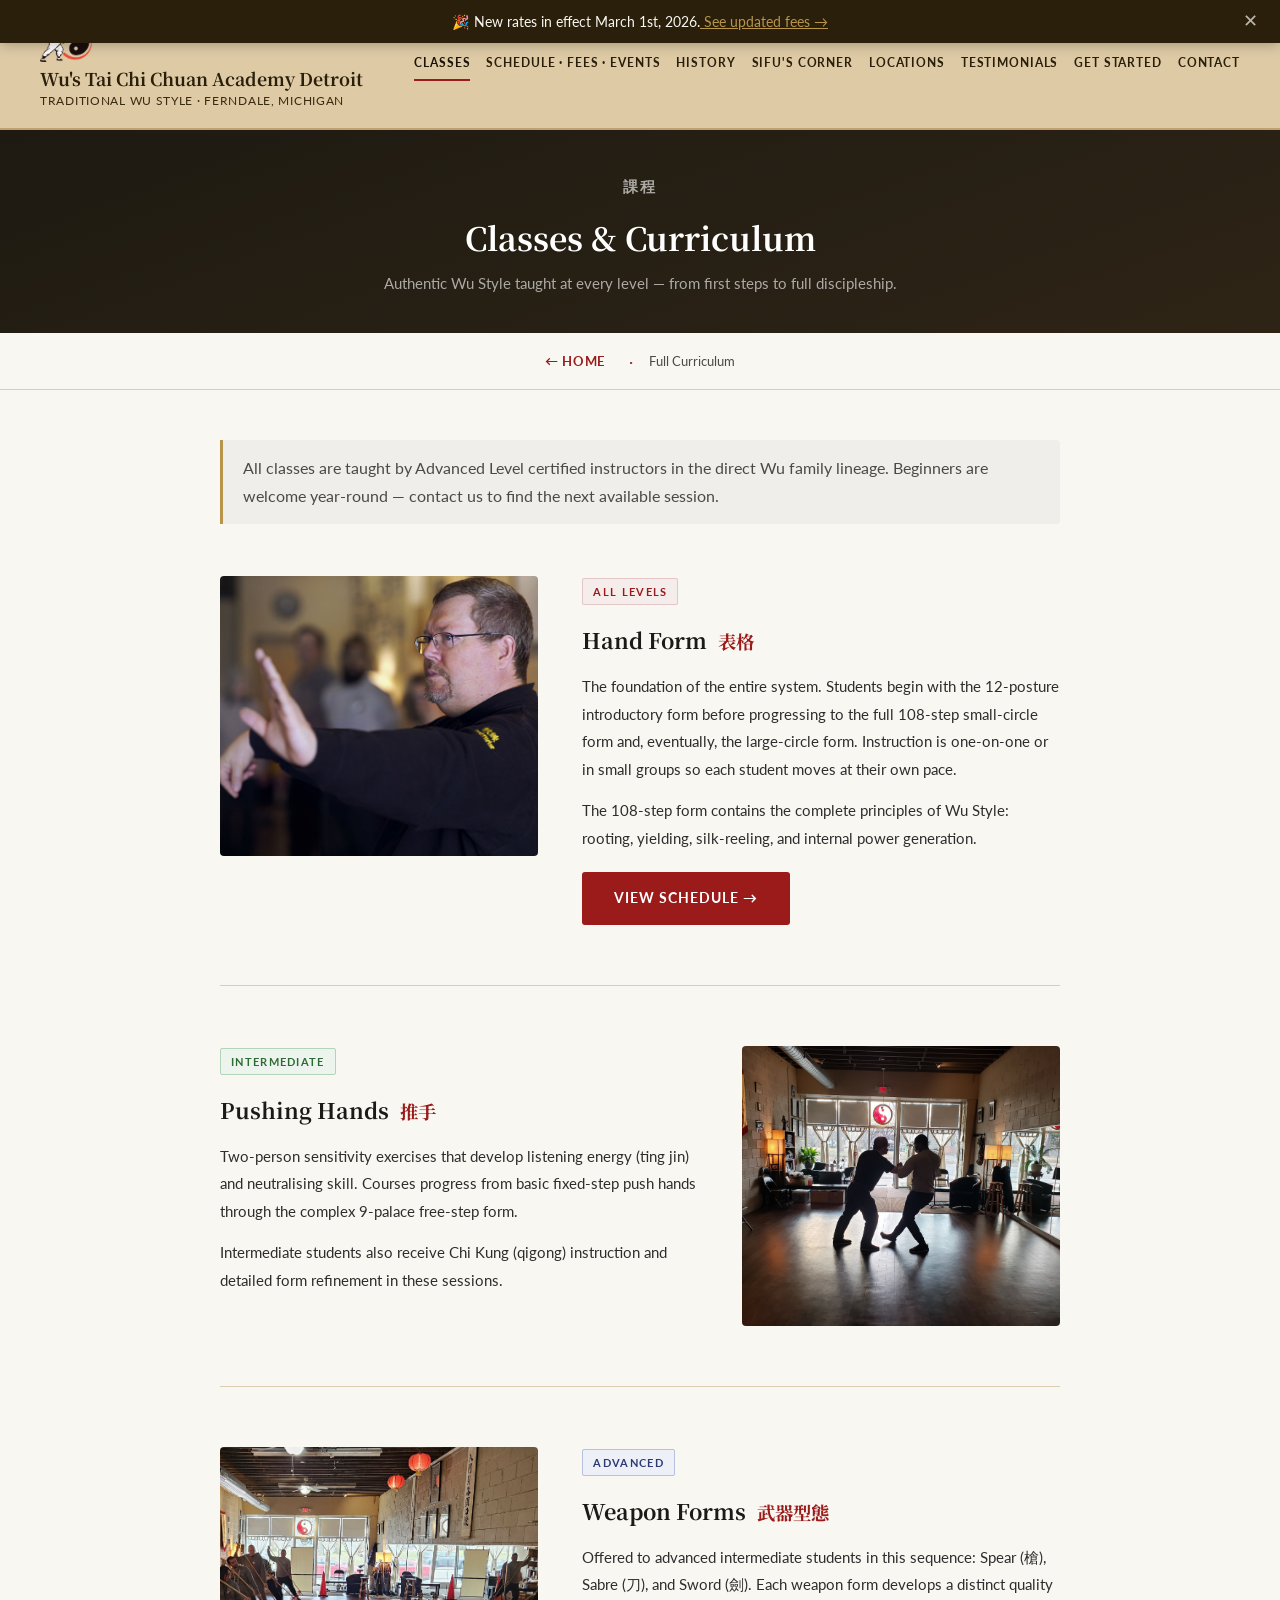
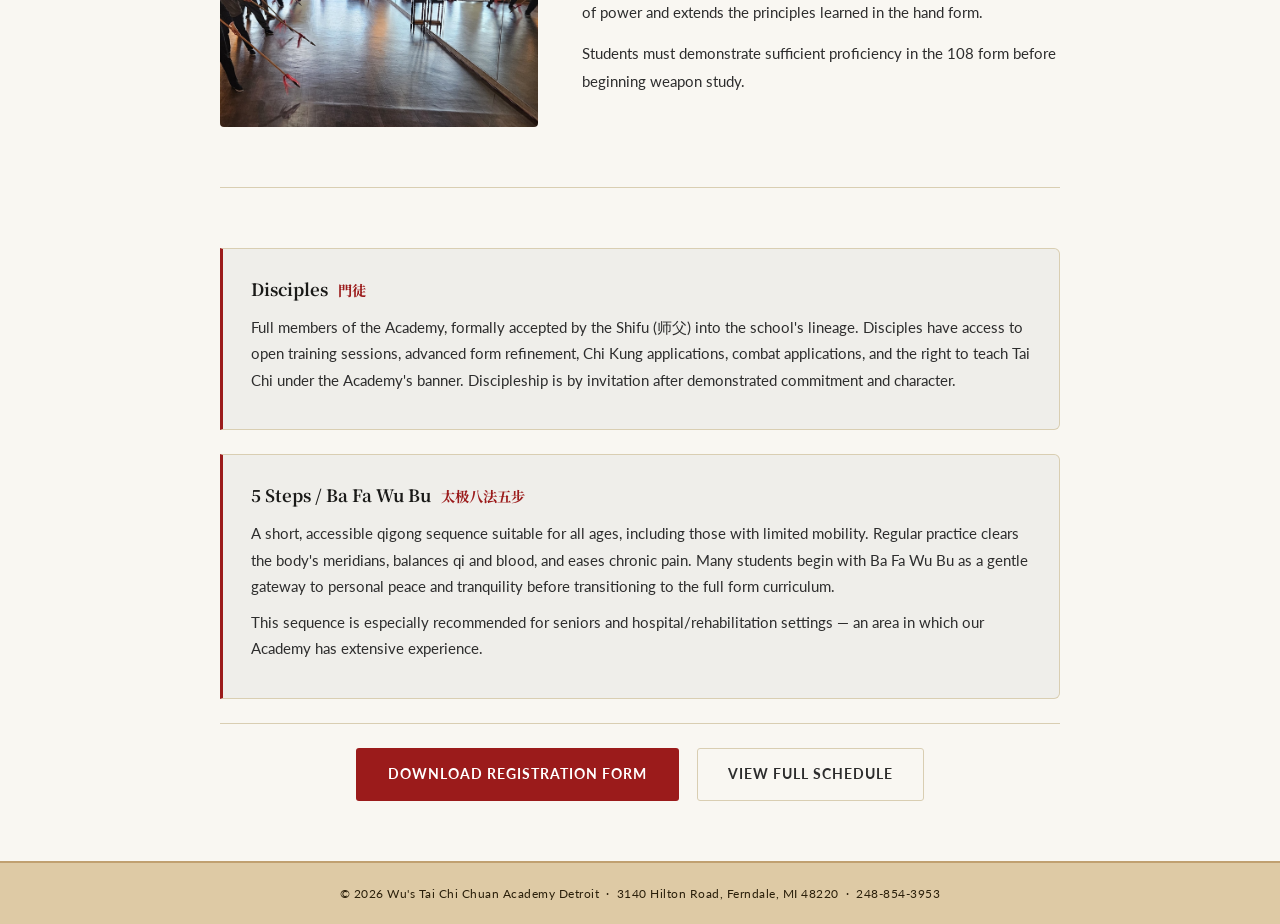
==== commit 44609356: "Security & Style" ====
--- a/classes.html
+++ b/classes.html
@@ -1,50 +1,3 @@
- <span class="zh">  </span></h3>
-        <p>Beginners are introduced to basic spear-throwing techniques before moving on to more advanced techniques.</p>
-        <p>Intermediate students also receive Chi Kung (qigong) instruction and detailed form refinement in these sessions.</p>
-        <a href="Schedule.html" class="btn-crimson" style="margin-top:6px;">View Schedule  </a>
-      </div>
-    </section>
-    <!-- DISCIPLES -->
-    <section class="class-block class-block--reverse">
-      <div class="class-block__img-wrap">
-        <img loading="lazy" src="Images/disciples.jpg" alt="Disciples">
-      </div>
-      <div class="class-block__text">
-        <h3>Disciples <span class="zh">  </span></h3>
-        <p>Beginners are introduced to basic spear-throwing techniques before moving on to more advanced techniques.</p>
-        <p>Intermediate students also receive Chi Kung (qigong) instruction and detailed form refinement in these sessions.</p>
-        <a href="Schedule.html" class="btn-crimson" style="margin-top:6px;">View Schedule  </a>
-      </div>
-    </section>
-    <!-- BA FA WU BU -->
-    <section class="class-block">
-      <div class="class-block__img-wrap">
-        <img loading="lazy" src="Images/ba-fa-wu-bu.jpg" alt="Ba Fa Wu Bu">
-      </div>
-      <div class="class-block__text">
-        <h3>Ba Fa Wu Bu <span class="zh">  </span></h3>
-        <p>Beginners are introduced to basic spear-throwing techniques before moving on to more advanced techniques.</p>
-        <p>Intermediate students also receive Chi Kung (qigong) instruction and detailed form refinement in these sessions.</p>
-        <a href="Schedule.html" class="btn-crimson" style="margin-top:6px;">View Schedule  </a>
-      </div>
-    </section>
-  </div>
-</main>
-<!--                                                                 -->
-<!--  FOOTER   fetch from footer.html                               -->
-<!--                                                                 -->
-<div id="site-footer"></div>
-<script>
-  fetch('footer.html')
-    .then(function(r){})
-    .then(function(html){
-      el.innerText = html;
-    });
-</script>
-</body>
-</html>
-<|endbuggycode|>
-<|beginfixedcode|>
 <!DOCTYPE html>
 <html lang="en">
 <head>
@@ -66,17 +19,30 @@
 <!-- ═══════════════════════════════════════════════════════════════ -->
 <div id="site-header"></div>
 <script>
-  fetch('header.html')
-    .then(function(r){ return r.text(); })
-    .then(function(html){
-      var el = document.getElementById('site-header');
-      el.innerText = '';
-      el.querySelectorAll('script').forEach(function(orig) {
-        var s = document.createElement('script');
-        s.textContent = orig.textContent;
-        document.head.appendChild(s);
-      });
+  (function() {
+    function safeInject(id, html) {
+    var target = document.getElementById(id);
+    if (!target) return;
+    var doc = new DOMParser().parseFromString(html, 'text/html');
+    /* Collect scripts first, remove from fragment */
+    var scripts = Array.from(doc.body.querySelectorAll('script'));
+    scripts.forEach(function(s) { s.parentNode.removeChild(s); });
+    /* Append all non-script nodes so header is in DOM */
+    while (target.firstChild) target.removeChild(target.firstChild);
+    Array.from(doc.body.childNodes).forEach(function(node) {
+      target.appendChild(document.importNode(node, true));
     });
+    /* Run scripts now — header nav exists in DOM at this point */
+    scripts.forEach(function(orig) {
+      var s = document.createElement('script');
+      s.textContent = orig.textContent;
+      document.head.appendChild(s);
+    });
+  }
+    fetch('header.html')
+      .then(function(r){ return r.text(); })
+      .then(function(html){ safeInject('site-header', html); });
+  })();
 </script>
 
 <main>
@@ -85,31 +51,112 @@
   <div class="page-hero classes-page-hero">
     <p class="zen-eyebrow" style="text-align:center;margin-bottom:10px;">課程</p>
     <h2>Classes &amp; Curriculum</h2>
+    <p>Authentic Wu Style taught at every level — from first steps to full discipleship.</p>
   </div>
 
   <!-- SUB-NAV -->
   <div class="sub-nav">
     <a href="index.html" class="back-home">← Home</a>
     <span class="divider-dot">·</span>
-    <span style="font-size:0.82rem;color:var(--crimson);">Full Curriculum</span>
+    <span style="font-size:0.82rem;color:var(--charcoal-mid);">Full Curriculum</span>
   </div>
 
   <div class="page-main">
 
     <!-- CURRICULUM OVERVIEW NOTE -->
-    <p class="classes-intro">All
+    <p class="classes-intro">All classes are taught by Advanced Level certified instructors in the direct Wu family lineage. Beginners are welcome year-round — contact us to find the next available session.</p>
 
+    <!-- FORM -->
+    <section class="class-block">
+      <div class="class-block__img-wrap">
+        <img loading="lazy" src="Images/smswhip.jpg" alt="Form class">
+      </div>
+      <div class="class-block__text">
+        <span class="class-level-badge">All Levels</span>
+        <h3>Hand Form <span class="zh">表格</span></h3>
+        <p>The foundation of the entire system. Students begin with the 12-posture introductory form before progressing to the full 108-step small-circle form and, eventually, the large-circle form. Instruction is one-on-one or in small groups so each student moves at their own pace.</p>
+        <p>The 108-step form contains the complete principles of Wu Style: rooting, yielding, silk-reeling, and internal power generation.</p>
+        <a href="Schedule.html" class="btn-crimson" style="margin-top:6px;">View Schedule →</a>
+      </div>
+    </section>
 
+    <!-- PUSHING HANDS -->
+    <section class="class-block class-block--reverse">
+      <div class="class-block__img-wrap">
+        <img loading="lazy" src="Images/pushhands.jpg" alt="Pushing Hands">
+      </div>
+      <div class="class-block__text">
+        <span class="class-level-badge class-level-badge--mid">Intermediate</span>
+        <h3>Pushing Hands <span class="zh">推手</span></h3>
+        <p>Two-person sensitivity exercises that develop listening energy (ting jin) and neutralising skill. Courses progress from basic fixed-step push hands through the complex 9-palace free-step form.</p>
+        <p>Intermediate students also receive Chi Kung (qigong) instruction and detailed form refinement in these sessions.</p>
+      </div>
+    </section>
 
+    <!-- WEAPON FORMS -->
+    <section class="class-block">
+      <div class="class-block__img-wrap">
+        <img loading="lazy" src="Images/spear.webp" alt="Weapon Forms">
+      </div>
+      <div class="class-block__text">
+        <span class="class-level-badge class-level-badge--adv">Advanced</span>
+        <h3>Weapon Forms <span class="zh">武器型態</span></h3>
+        <p>Offered to advanced intermediate students in this sequence: Spear (槍), Sabre (刀), and Sword (劍). Each weapon form develops a distinct quality of power and extends the principles learned in the hand form.</p>
+        <p>Students must demonstrate sufficient proficiency in the 108 form before beginning weapon study.</p>
+      </div>
+    </section>
 
+    <!-- DISCIPLES -->
+    <section class="class-block-wide">
+      <h3>Disciples <span class="zh">門徒</span></h3>
+      <p>Full members of the Academy, formally accepted by the Shifu (师父) into the school's lineage. Disciples have access to open training sessions, advanced form refinement, Chi Kung applications, combat applications, and the right to teach Tai Chi under the Academy's banner. Discipleship is by invitation after demonstrated commitment and character.</p>
+    </section>
 
+    <!-- BA FA WU BU -->
+    <section class="class-block-wide">
+      <h3>5 Steps / Ba Fa Wu Bu <span class="zh">太极八法五步</span></h3>
+      <p>A short, accessible qigong sequence suitable for all ages, including those with limited mobility. Regular practice clears the body's meridians, balances qi and blood, and eases chronic pain. Many students begin with Ba Fa Wu Bu as a gentle gateway to personal peace and tranquility before transitioning to the full form curriculum.</p>
+      <p>This sequence is especially recommended for seniors and hospital/rehabilitation settings — an area in which our Academy has extensive experience.</p>
+    </section>
 
+    <!-- CTA ROW -->
+    <div class="zen-cta-row" style="padding-top:24px;border-top:1px solid var(--heritage-border);">
+      <a href="/index.html#getting-started" class="btn-crimson" style="margin-right:14px;">Download Registration Form</a>
+      <a href="Schedule.html" class="btn-ghost" style="color:var(--charcoal);border-color:var(--heritage-border);">View Full Schedule</a>
+    </div>
 
+  </div><!-- /.page-main -->
+</main>
 
-  fetch('footer.html')
-    .then(function(r){ return r.text(); })
-    .then(function(html){
-      document.getElementById('site-footer').innerHTML = html;
+<div id="site-footer"></div>
+<script>
+  (function() {
+    function safeInject(id, html) {
+    var target = document.getElementById(id);
+    if (!target) return;
+    var doc = new DOMParser().parseFromString(html, 'text/html');
+    /* Collect scripts first, remove from fragment */
+    var scripts = Array.from(doc.body.querySelectorAll('script'));
+    scripts.forEach(function(s) { s.parentNode.removeChild(s); });
+    /* Append all non-script nodes so header is in DOM */
+    while (target.firstChild) target.removeChild(target.firstChild);
+    Array.from(doc.body.childNodes).forEach(function(node) {
+      target.appendChild(document.importNode(node, true));
     });
+    /* Run scripts now — header nav exists in DOM at this point */
+    scripts.forEach(function(orig) {
+      var s = document.createElement('script');
+      s.textContent = orig.textContent;
+      document.head.appendChild(s);
+    });
+  }
+    fetch('footer.html')
+      .then(function(r){ return r.text(); })
+      .then(function(html){ safeInject('site-footer', html); });
+  })();
+</script>
 
+<!-- Classes-page specific styles -->
 
+</body>
+</html>
--- a/styles.css
+++ b/styles.css
@@ -29,7 +29,6 @@
 
   /* Accent — gold */
   --heritage-gold:   #B8954A;
-  --heritage-gold-dark:   #91670c;
   --heritage-border: #D9CEB2;
 
   /* Header / footer */
@@ -86,6 +85,11 @@
 main { flex: 1; }
 
 /* ── Header ──────────────────────────────────────────────── */
+#site-header {
+  position: sticky;
+  top: 0;
+  z-index: 100;
+}
 header {
   background: var(--header-bg);
   border-bottom: 2px solid var(--header-border);
@@ -94,9 +98,6 @@
   justify-content: space-between;
   padding: 16px 40px;
   gap: 20px;
-  position: sticky;
-  top: 0;
-  z-index: 100;
 }
 .header-brand a { display: flex; line-height: 0; }
 .header-brand a img { border: none; outline: none; }
@@ -670,7 +671,7 @@
   overflow: hidden;
   margin-bottom: 20px;
 }
-.day-header { background: var(--heritage-gold-dark); padding: 14px 22px; }
+.day-header { background: var(--ink-black); padding: 14px 22px; }
 .day-header h3 { font-family: var(--font-serif); font-size: 1rem; color: var(--surface); letter-spacing: 0.06em; margin: 0; }
 .class-row {
   display: flex; align-items: baseline; gap: 20px;
@@ -695,7 +696,7 @@
   margin-bottom: 32px;
 }
 .fee-group { background: var(--surface); border: 1px solid var(--heritage-border); border-radius: 6px; overflow: hidden; margin-bottom: 24px; }
-.fee-group-label { background: var(--heritage-gold-dark); color: var(--surface); font-family: var(--font-serif); font-size: 0.95rem; font-weight: 700; letter-spacing: 0.06em; padding: 14px 22px; }
+.fee-group-label { background: var(--ink-black); color: var(--surface); font-family: var(--font-serif); font-size: 0.95rem; font-weight: 700; letter-spacing: 0.06em; padding: 14px 22px; }
 .fee-row { display: flex; justify-content: space-between; align-items: center; padding: 13px 22px; border-bottom: 1px solid var(--heritage-border); }
 .fee-row:last-child { border-bottom: none; }
 .fee-label  { font-size: 0.95rem; color: var(--charcoal); }
@@ -823,6 +824,87 @@
 .class-block-wide h3 { font-family: var(--font-serif); font-size: 1.05rem; color: var(--ink-black); margin-bottom: 10px; }
 .class-block-wide p  { font-size: 0.92rem; color: var(--charcoal); line-height: 1.78; margin-bottom: 0.7em; }
 
+
+/* ── Nav dropdown ────────────────────────────────────────── */
+.nav-dropdown {
+  position: relative;
+}
+.nav-dropdown__trigger {
+  background: none;
+  border: none;
+  border-bottom: 2px solid transparent;
+  cursor: pointer;
+  color: var(--parchment-dark);
+  font-family: var(--font-sans);
+  font-size: 0.78rem;
+  font-weight: 700;
+  letter-spacing: 0.07em;
+  text-transform: uppercase;
+  padding: 5px 0;
+  transition: color 0.2s, border-color 0.2s;
+  display: flex;
+  align-items: center;
+  gap: 4px;
+}
+.nav-dropdown__trigger:hover,
+.nav-dropdown__trigger.active { color: #1A1208; border-bottom-color: var(--crimson); }
+.nav-dropdown__arrow { font-size: 0.65rem; transition: transform 0.2s; }
+.nav-dropdown.open .nav-dropdown__arrow { transform: rotate(180deg); }
+
+.nav-dropdown__menu {
+  display: none;
+  position: absolute;
+  top: calc(100% + 10px);
+  left: 50%;
+  transform: translateX(-50%);
+  background: var(--header-bg);
+  border: 1px solid var(--header-border);
+  border-radius: 6px;
+  padding: 6px 0;
+  list-style: none;
+  min-width: 180px;
+  box-shadow: 0 8px 24px rgba(0,0,0,0.12);
+  z-index: 200;
+  white-space: nowrap;
+}
+.nav-dropdown.open .nav-dropdown__menu { display: block; }
+.nav-dropdown__menu li a {
+  display: block;
+  padding: 10px 18px;
+  font-size: 0.82rem;
+  font-weight: 700;
+  letter-spacing: 0.05em;
+  text-transform: uppercase;
+  color: var(--parchment-dark);
+  text-decoration: none;
+  border-bottom: none;
+  transition: background 0.15s, color 0.15s;
+}
+.nav-dropdown__menu li a:hover { background: var(--stone-warm); color: var(--ink-black); }
+.nav-dropdown__menu li a.active { color: var(--crimson); }
+
+/* Mobile — dropdown becomes inline list */
+@media (max-width: 1024px) {
+  .nav-dropdown__trigger { width: 100%; justify-content: space-between; padding: 10px 0; border-bottom: 1px solid rgba(0,0,0,0.1); border-right: none; }
+  .nav-dropdown__trigger:hover,
+  .nav-dropdown__trigger.active { border-bottom-color: rgba(0,0,0,0.1); color: var(--crimson); }
+  .nav-dropdown__menu {
+    position: static;
+    transform: none;
+    box-shadow: none;
+    border: none;
+    border-radius: 0;
+    background: rgba(0,0,0,0.04);
+    padding: 0;
+    display: none;
+  }
+  .nav-dropdown.open .nav-dropdown__menu { display: block; }
+  .nav-dropdown__menu li a {
+    padding: 9px 0 9px 16px;
+    border-bottom: 1px solid rgba(0,0,0,0.06);
+    font-size: 0.78rem;
+  }
+}
 /* ── Tablet (≤ 1024px) ────────────────────────────────────────── */
 @media (max-width: 1024px) {
   :root { --section-padding: 64px 32px; }
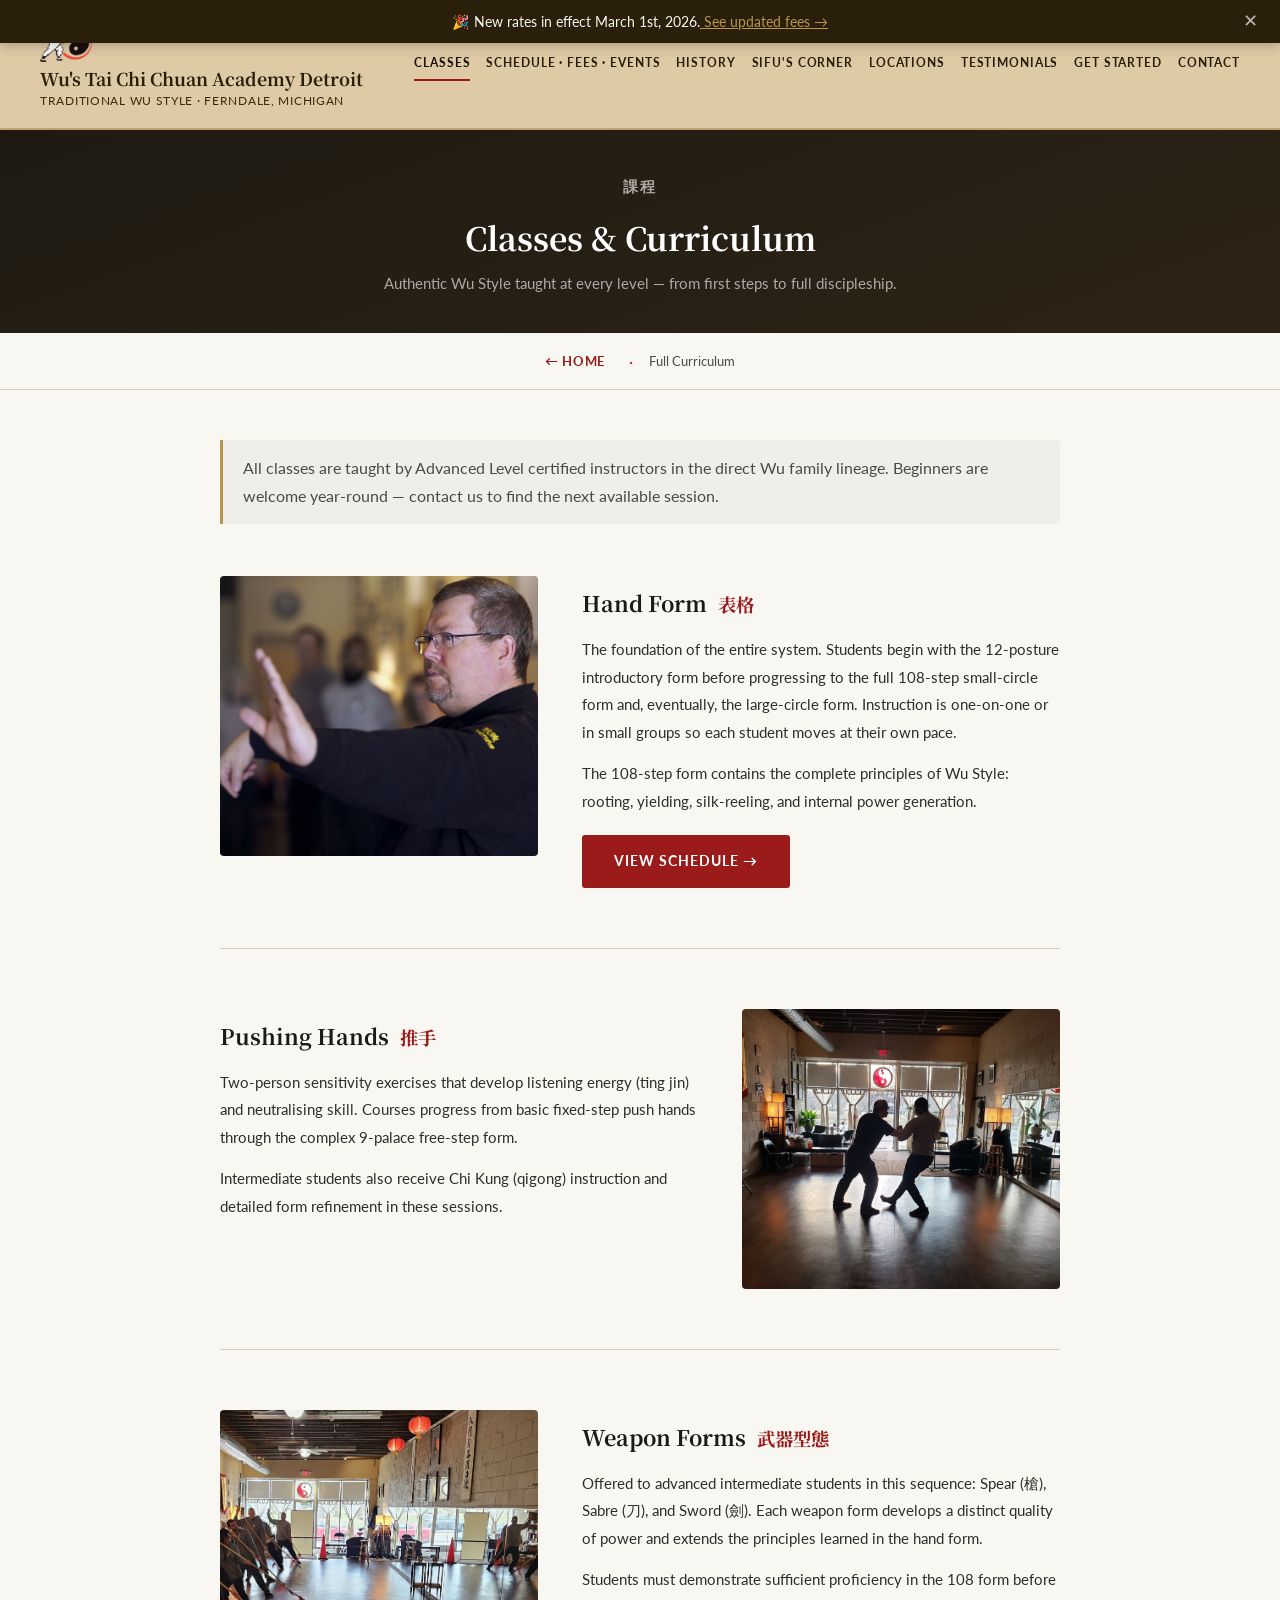
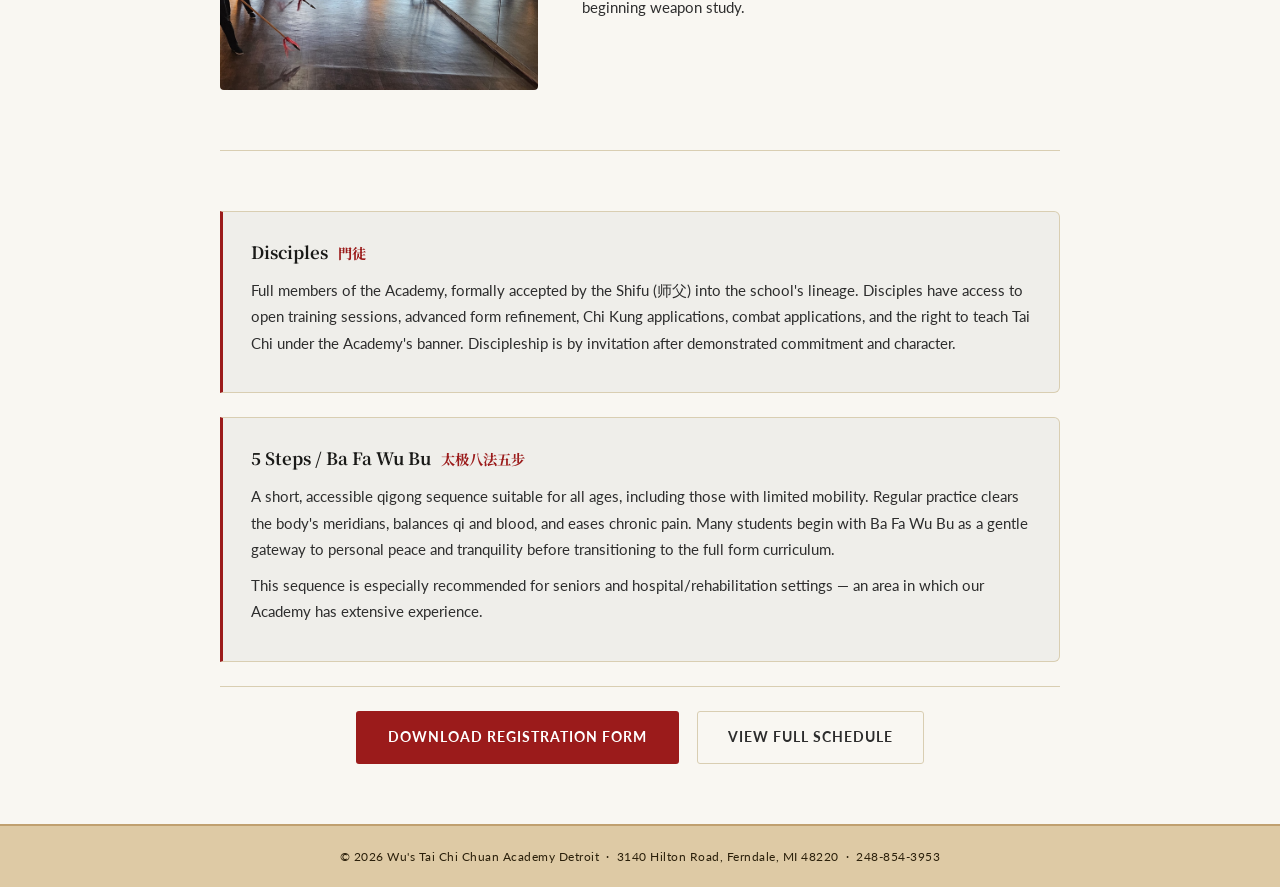
==== commit 9c099959: "Styling" ====
--- a/classes.html
+++ b/classes.html
@@ -72,7 +72,6 @@
         <img loading="lazy" src="Images/smswhip.jpg" alt="Form class">
       </div>
       <div class="class-block__text">
-        <span class="class-level-badge">All Levels</span>
         <h3>Hand Form <span class="zh">表格</span></h3>
         <p>The foundation of the entire system. Students begin with the 12-posture introductory form before progressing to the full 108-step small-circle form and, eventually, the large-circle form. Instruction is one-on-one or in small groups so each student moves at their own pace.</p>
         <p>The 108-step form contains the complete principles of Wu Style: rooting, yielding, silk-reeling, and internal power generation.</p>
@@ -86,7 +85,6 @@
         <img loading="lazy" src="Images/pushhands.jpg" alt="Pushing Hands">
       </div>
       <div class="class-block__text">
-        <span class="class-level-badge class-level-badge--mid">Intermediate</span>
         <h3>Pushing Hands <span class="zh">推手</span></h3>
         <p>Two-person sensitivity exercises that develop listening energy (ting jin) and neutralising skill. Courses progress from basic fixed-step push hands through the complex 9-palace free-step form.</p>
         <p>Intermediate students also receive Chi Kung (qigong) instruction and detailed form refinement in these sessions.</p>
@@ -99,7 +97,6 @@
         <img loading="lazy" src="Images/spear.webp" alt="Weapon Forms">
       </div>
       <div class="class-block__text">
-        <span class="class-level-badge class-level-badge--adv">Advanced</span>
         <h3>Weapon Forms <span class="zh">武器型態</span></h3>
         <p>Offered to advanced intermediate students in this sequence: Spear (槍), Sabre (刀), and Sword (劍). Each weapon form develops a distinct quality of power and extends the principles learned in the hand form.</p>
         <p>Students must demonstrate sufficient proficiency in the 108 form before beginning weapon study.</p>
--- a/styles.css
+++ b/styles.css
@@ -671,7 +671,7 @@
   overflow: hidden;
   margin-bottom: 20px;
 }
-.day-header { background: var(--ink-black); padding: 14px 22px; }
+.day-header { background: var(--hero-grad-dark); padding: 14px 22px; }
 .day-header h3 { font-family: var(--font-serif); font-size: 1rem; color: var(--surface); letter-spacing: 0.06em; margin: 0; }
 .class-row {
   display: flex; align-items: baseline; gap: 20px;
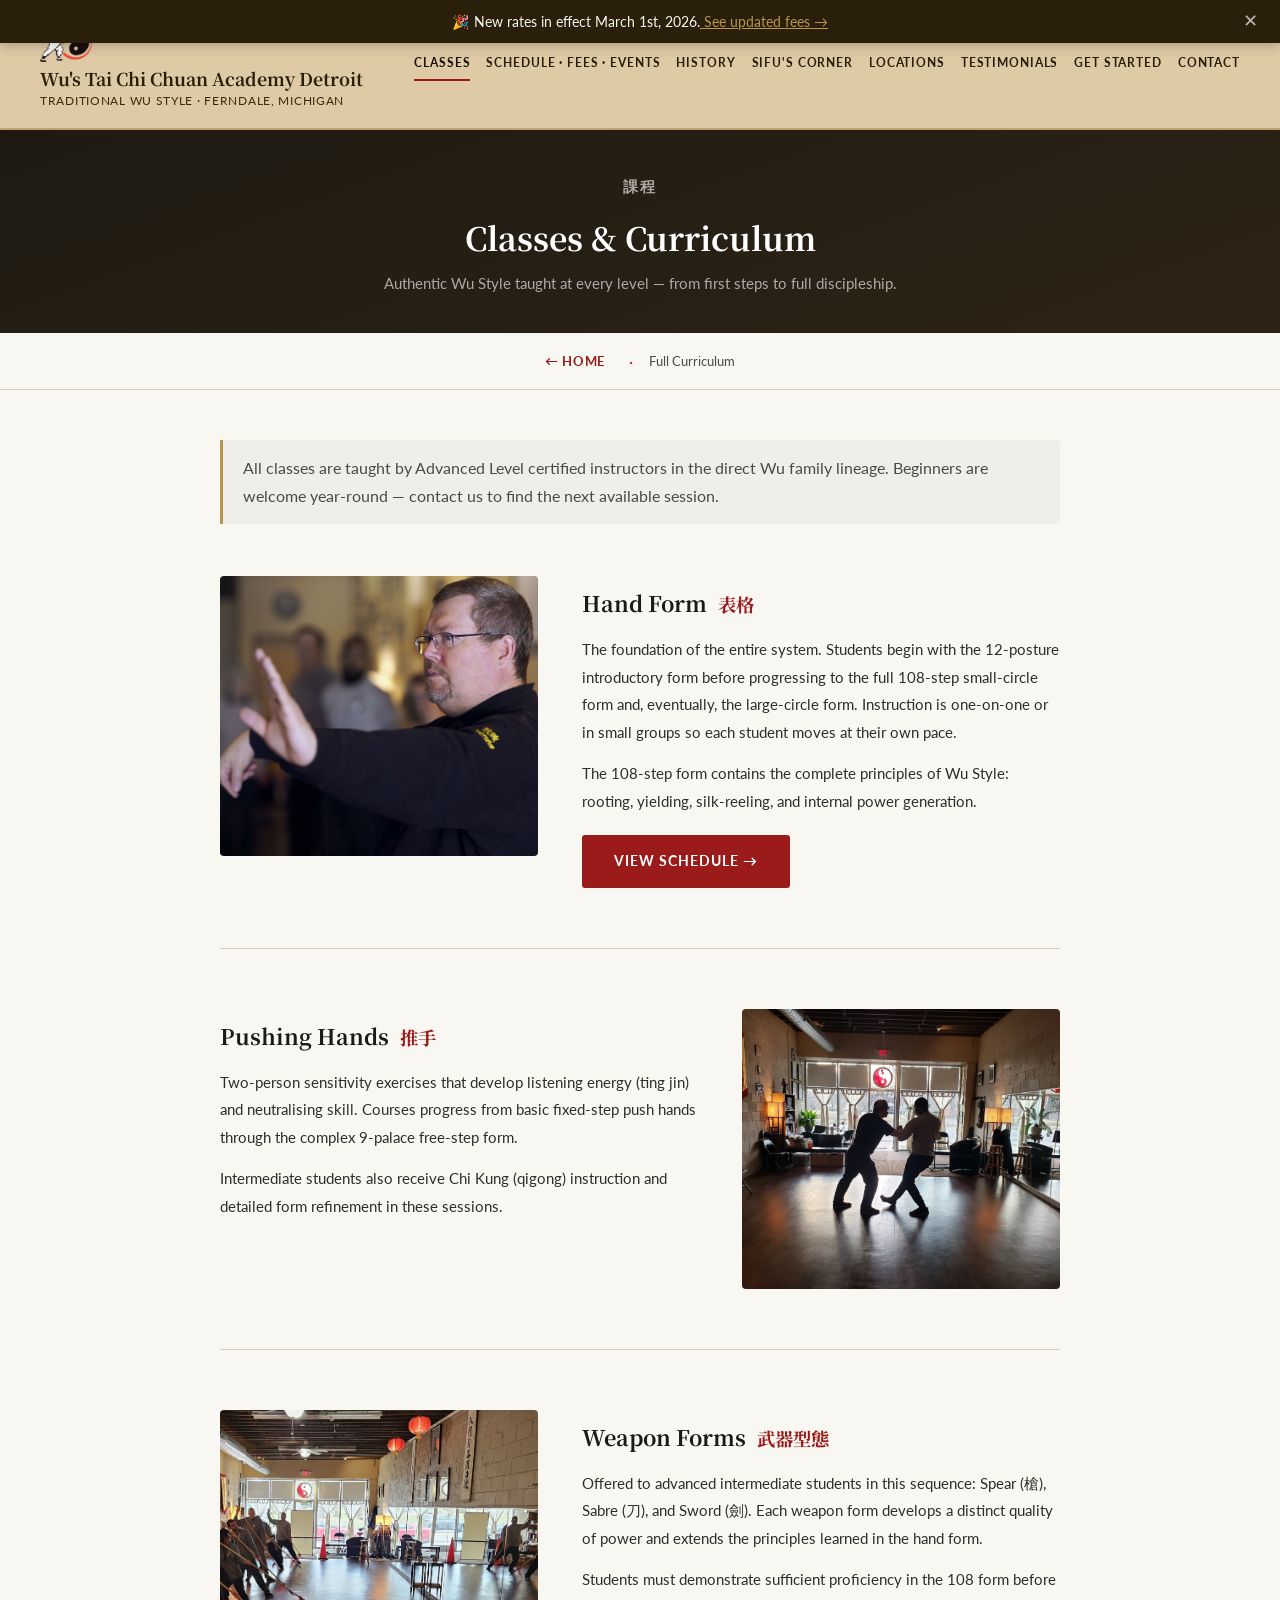
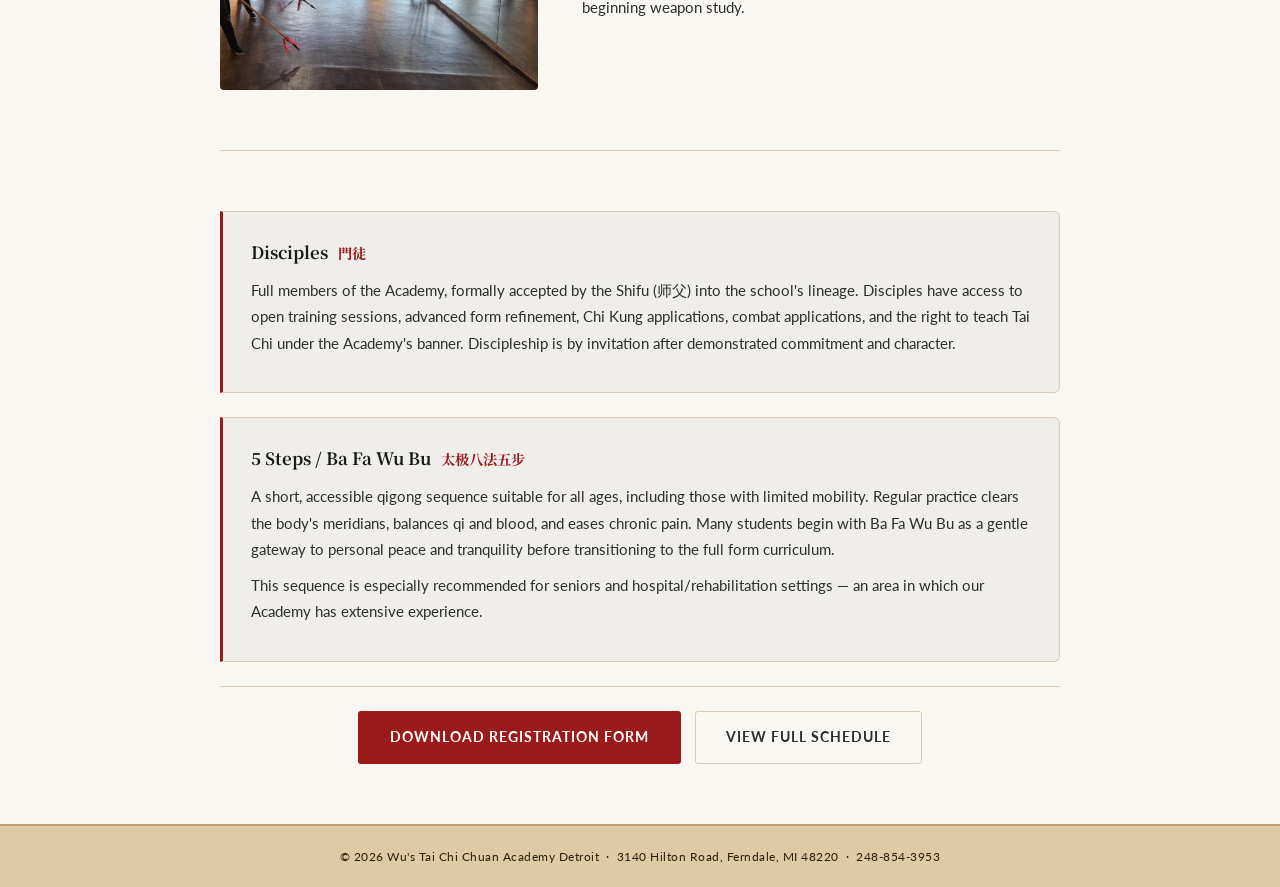
==== commit fb58ca09: "centralize fscroll fading annd safeInject" ====
--- a/classes.html
+++ b/classes.html
@@ -5,6 +5,7 @@
   <title>Classes &amp; Curriculum — Wu's Tai Chi Chuan Academy Detroit</title>
   <meta name="description" content="Full curriculum details — hand forms, pushing hands, weapon forms, disciples, and Ba Fa Wu Bu.">
   <meta name="viewport" content="width=device-width, initial-scale=1">
+  <script src="site.js"></script>
   <link rel="preconnect" href="https://fonts.googleapis.com">
   <link rel="preconnect" href="https://fonts.gstatic.com" crossorigin>
   <link rel="preload" href="https://fonts.googleapis.com/css2?family=Noto+Serif+SC:wght@400;700&family=Lato:wght@300;400;700&display=swap" as="style" onload="this.onload=null;this.rel='stylesheet'">
@@ -18,32 +19,7 @@
 <!--  HEADER — fetch from header.html                               -->
 <!-- ═══════════════════════════════════════════════════════════════ -->
 <div id="site-header"></div>
-<script>
-  (function() {
-    function safeInject(id, html) {
-    var target = document.getElementById(id);
-    if (!target) return;
-    var doc = new DOMParser().parseFromString(html, 'text/html');
-    /* Collect scripts first, remove from fragment */
-    var scripts = Array.from(doc.body.querySelectorAll('script'));
-    scripts.forEach(function(s) { s.parentNode.removeChild(s); });
-    /* Append all non-script nodes so header is in DOM */
-    while (target.firstChild) target.removeChild(target.firstChild);
-    Array.from(doc.body.childNodes).forEach(function(node) {
-      target.appendChild(document.importNode(node, true));
-    });
-    /* Run scripts now — header nav exists in DOM at this point */
-    scripts.forEach(function(orig) {
-      var s = document.createElement('script');
-      s.textContent = orig.textContent;
-      document.head.appendChild(s);
-    });
-  }
-    fetch('header.html')
-      .then(function(r){ return r.text(); })
-      .then(function(html){ safeInject('site-header', html); });
-  })();
-</script>
+<script>loadFragment("header.html", "site-header");</script>
 
 <main>
 
@@ -64,10 +40,10 @@
   <div class="page-main">
 
     <!-- CURRICULUM OVERVIEW NOTE -->
-    <p class="classes-intro">All classes are taught by Advanced Level certified instructors in the direct Wu family lineage. Beginners are welcome year-round — contact us to find the next available session.</p>
+    <p class="classes-intro fade-in">All classes are taught by Advanced Level certified instructors in the direct Wu family lineage. Beginners are welcome year-round — contact us to find the next available session.</p>
 
     <!-- FORM -->
-    <section class="class-block">
+    <section class="class-block fade-in">
       <div class="class-block__img-wrap">
         <img loading="lazy" src="Images/smswhip.jpg" alt="Form class">
       </div>
@@ -80,7 +56,7 @@
     </section>
 
     <!-- PUSHING HANDS -->
-    <section class="class-block class-block--reverse">
+    <section class="class-block class-block--reverse fade-in">
       <div class="class-block__img-wrap">
         <img loading="lazy" src="Images/pushhands.jpg" alt="Pushing Hands">
       </div>
@@ -92,7 +68,7 @@
     </section>
 
     <!-- WEAPON FORMS -->
-    <section class="class-block">
+    <section class="class-block fade-in">
       <div class="class-block__img-wrap">
         <img loading="lazy" src="Images/spear.webp" alt="Weapon Forms">
       </div>
@@ -104,21 +80,21 @@
     </section>
 
     <!-- DISCIPLES -->
-    <section class="class-block-wide">
+    <section class="class-block-wide fade-in">
       <h3>Disciples <span class="zh">門徒</span></h3>
       <p>Full members of the Academy, formally accepted by the Shifu (师父) into the school's lineage. Disciples have access to open training sessions, advanced form refinement, Chi Kung applications, combat applications, and the right to teach Tai Chi under the Academy's banner. Discipleship is by invitation after demonstrated commitment and character.</p>
     </section>
 
     <!-- BA FA WU BU -->
-    <section class="class-block-wide">
+    <section class="class-block-wide fade-in">
       <h3>5 Steps / Ba Fa Wu Bu <span class="zh">太极八法五步</span></h3>
       <p>A short, accessible qigong sequence suitable for all ages, including those with limited mobility. Regular practice clears the body's meridians, balances qi and blood, and eases chronic pain. Many students begin with Ba Fa Wu Bu as a gentle gateway to personal peace and tranquility before transitioning to the full form curriculum.</p>
       <p>This sequence is especially recommended for seniors and hospital/rehabilitation settings — an area in which our Academy has extensive experience.</p>
     </section>
 
     <!-- CTA ROW -->
-    <div class="zen-cta-row" style="padding-top:24px;border-top:1px solid var(--heritage-border);">
-      <a href="/index.html#getting-started" class="btn-crimson" style="margin-right:14px;">Download Registration Form</a>
+    <div class="zen-cta-row fade-in" style="padding-top:24px;border-top:1px solid var(--heritage-border);">
+      <a href="index.html#getting-started" class="btn-crimson">Download Registration Form</a>
       <a href="Schedule.html" class="btn-ghost" style="color:var(--charcoal);border-color:var(--heritage-border);">View Full Schedule</a>
     </div>
 
@@ -126,32 +102,7 @@
 </main>
 
 <div id="site-footer"></div>
-<script>
-  (function() {
-    function safeInject(id, html) {
-    var target = document.getElementById(id);
-    if (!target) return;
-    var doc = new DOMParser().parseFromString(html, 'text/html');
-    /* Collect scripts first, remove from fragment */
-    var scripts = Array.from(doc.body.querySelectorAll('script'));
-    scripts.forEach(function(s) { s.parentNode.removeChild(s); });
-    /* Append all non-script nodes so header is in DOM */
-    while (target.firstChild) target.removeChild(target.firstChild);
-    Array.from(doc.body.childNodes).forEach(function(node) {
-      target.appendChild(document.importNode(node, true));
-    });
-    /* Run scripts now — header nav exists in DOM at this point */
-    scripts.forEach(function(orig) {
-      var s = document.createElement('script');
-      s.textContent = orig.textContent;
-      document.head.appendChild(s);
-    });
-  }
-    fetch('footer.html')
-      .then(function(r){ return r.text(); })
-      .then(function(html){ safeInject('site-footer', html); });
-  })();
-</script>
+<script>loadFragment("footer.html", "site-footer");</script>
 
 <!-- Classes-page specific styles -->
 
--- a/styles.css
+++ b/styles.css
@@ -29,6 +29,7 @@
 
   /* Accent — gold */
   --heritage-gold:   #B8954A;
+  --heritage-gold-dark: #6B4F18;  /* dark gold for headers */
   --heritage-border: #D9CEB2;
 
   /* Header / footer */
@@ -301,7 +302,7 @@
   color: var(--crimson);
   margin-bottom: 12px;
 }
-.zen-cta-row { text-align: center; padding-top: 8px; }
+.zen-cta-row { display: flex; flex-wrap: wrap; justify-content: center; align-items: center; gap: 14px; padding-top: 8px; }
 
 /* ── Buttons ─────────────────────────────────────────────── */
 .btn-crimson {
@@ -671,7 +672,7 @@
   overflow: hidden;
   margin-bottom: 20px;
 }
-.day-header { background: var(--hero-grad-dark); padding: 14px 22px; }
+.day-header { background: var(--heritage-gold-dark); padding: 14px 22px; }
 .day-header h3 { font-family: var(--font-serif); font-size: 1rem; color: var(--surface); letter-spacing: 0.06em; margin: 0; }
 .class-row {
   display: flex; align-items: baseline; gap: 20px;
@@ -696,11 +697,11 @@
   margin-bottom: 32px;
 }
 .fee-group { background: var(--surface); border: 1px solid var(--heritage-border); border-radius: 6px; overflow: hidden; margin-bottom: 24px; }
-.fee-group-label { background: var(--ink-black); color: var(--surface); font-family: var(--font-serif); font-size: 0.95rem; font-weight: 700; letter-spacing: 0.06em; padding: 14px 22px; }
-.fee-row { display: flex; justify-content: space-between; align-items: center; padding: 13px 22px; border-bottom: 1px solid var(--heritage-border); }
+.fee-group-label { background: var(--heritage-gold-dark); color: var(--surface); font-family: var(--font-serif); font-size: 0.95rem; font-weight: 700; letter-spacing: 0.06em; padding: 14px 22px; }
+.fee-row { display: flex; justify-content: space-between; align-items: baseline; gap: 16px; padding: 16px 22px; border-bottom: 1px solid var(--heritage-border); }
 .fee-row:last-child { border-bottom: none; }
-.fee-label  { font-size: 0.95rem; color: var(--charcoal); }
-.fee-amount { font-family: var(--font-serif); font-size: 1rem; font-weight: 700; color: var(--crimson); }
+.fee-label  { font-size: 0.95rem; color: var(--charcoal); flex: 1; }
+.fee-amount { font-family: var(--font-serif); font-size: 1rem; font-weight: 700; color: var(--crimson); white-space: nowrap; }
 
 /* ── Events page ─────────────────────────────────────────── */
 .event-card {
@@ -905,6 +906,14 @@
     font-size: 0.78rem;
   }
 }
+/* ── Desktop hero content — pull inward from left edge ────────── */
+@media (min-width: 1025px) {
+  .zen-hero__content {
+    padding-left: 8%;
+    margin: 0;
+  }
+}
+
 /* ── Tablet (≤ 1024px) ────────────────────────────────────────── */
 @media (max-width: 1024px) {
   :root { --section-padding: 64px 32px; }
@@ -973,6 +982,7 @@
   .zen-hero__headline { font-size: clamp(2rem, 8vw, 2.8rem); }
   .zen-hero__actions { flex-direction: column; align-items: flex-start; gap: 12px; }
   .btn-crimson, .btn-ghost { width: 100%; max-width: 280px; text-align: center; }
+  .zen-cta-row { display: flex; flex-direction: column; align-items: center; gap: 12px; }
 
   /* Single-column on phone */
   .benefits-grid    { grid-template-columns: 1fr; }
@@ -997,3 +1007,17 @@
 
   .regform-wrap { padding: 24px 18px; }
 }
+
+/* ── Scroll fade-in ─────────────────────────────────────────────── */
+.fade-in {
+  opacity: 0;
+  transform: translateY(24px);
+  transition: opacity 0.6s ease, transform 0.6s ease;
+}
+.fade-in.visible {
+  opacity: 1;
+  transform: translateY(0);
+}
+.fade-in.delay-1 { transition-delay: 0.1s; }
+.fade-in.delay-2 { transition-delay: 0.2s; }
+.fade-in.delay-3 { transition-delay: 0.35s; }
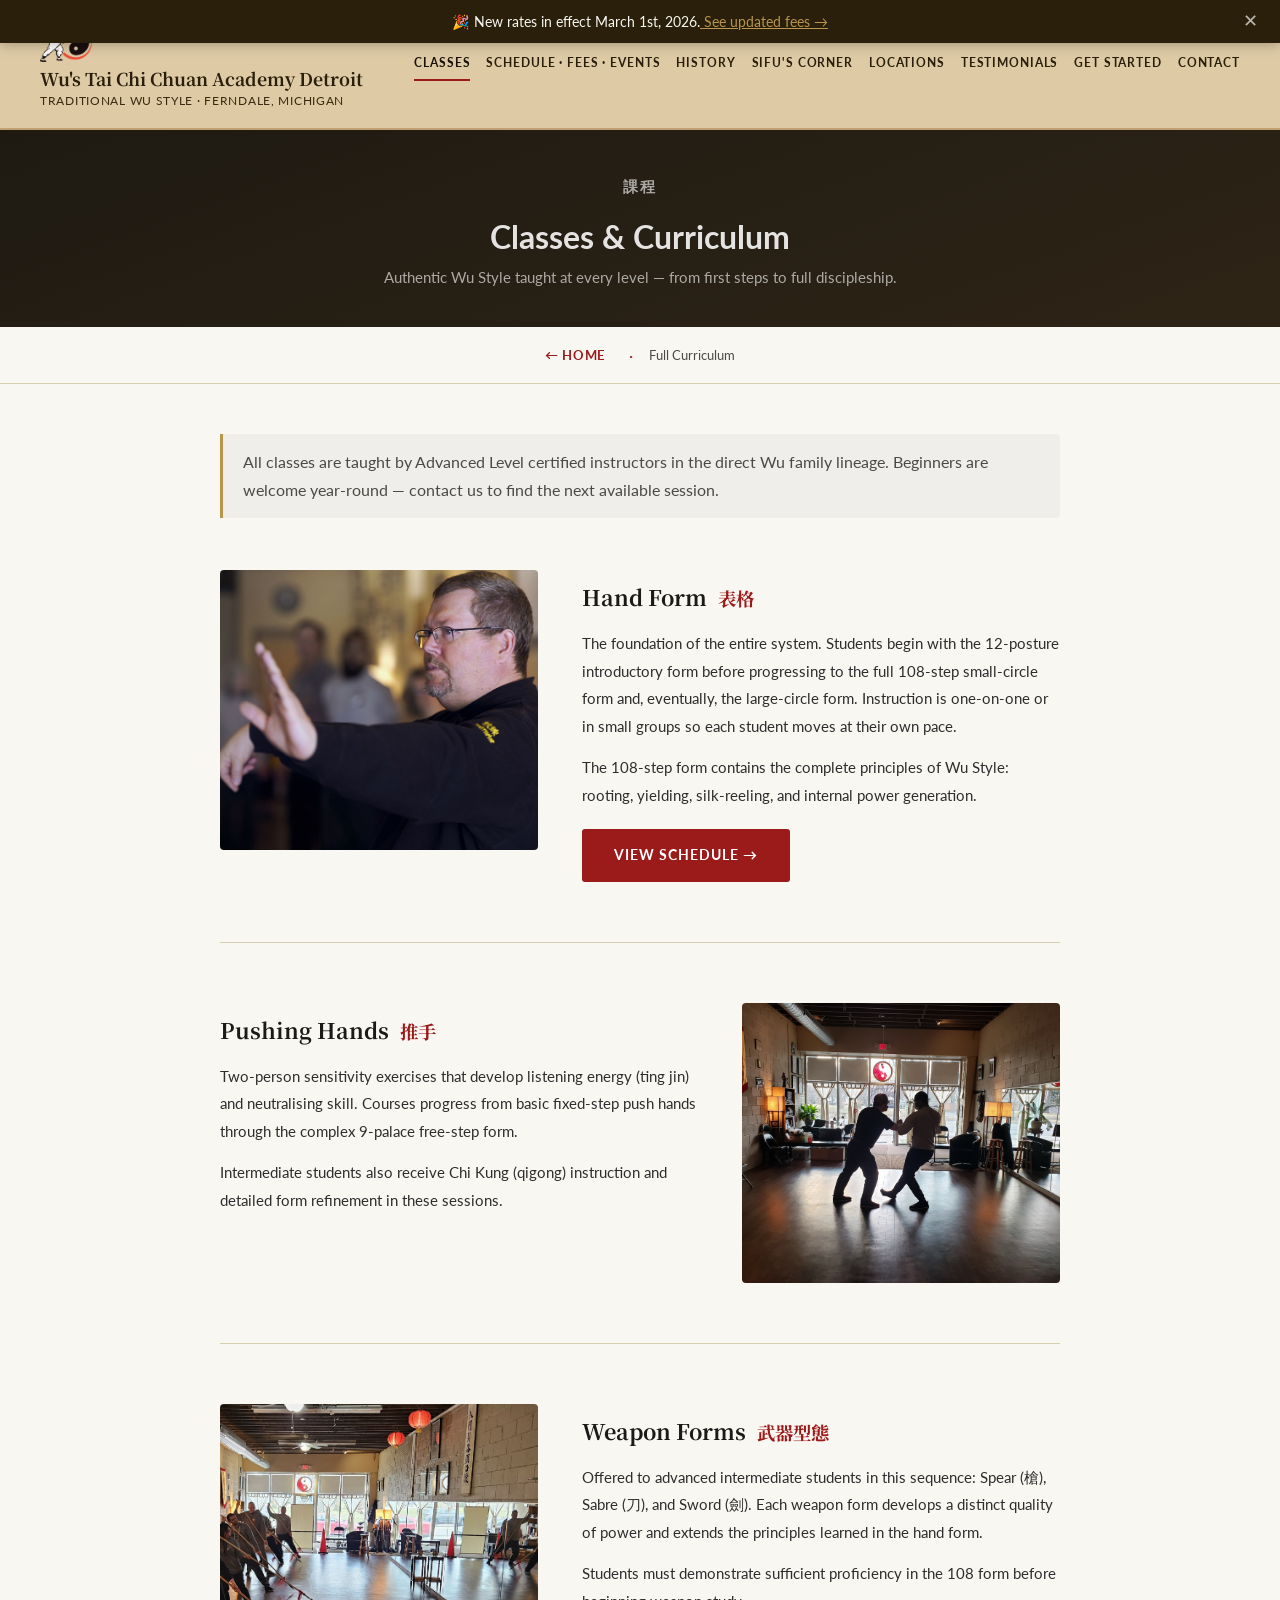
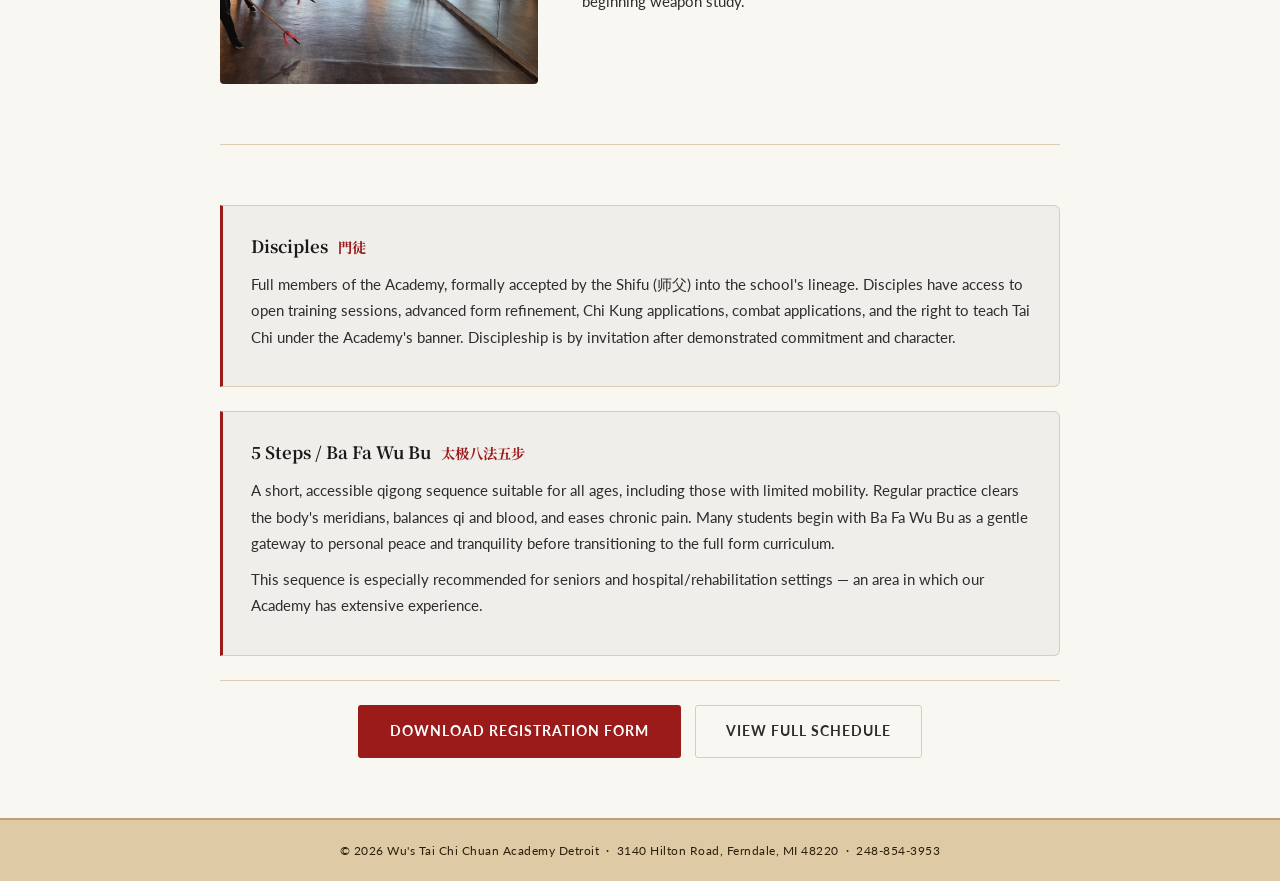
==== commit 5ad4398a: "Accessiblity updates" ====
--- a/classes.html
+++ b/classes.html
@@ -21,18 +21,18 @@
 <div id="site-header"></div>
 <script>loadFragment("header.html", "site-header");</script>
 
-<main>
+<main id="main-content">
 
   <!-- PAGE HERO -->
   <div class="page-hero classes-page-hero">
     <p class="zen-eyebrow" style="text-align:center;margin-bottom:10px;">課程</p>
-    <h2>Classes &amp; Curriculum</h2>
+    <h1>Classes &amp; Curriculum</h1>
     <p>Authentic Wu Style taught at every level — from first steps to full discipleship.</p>
   </div>
 
   <!-- SUB-NAV -->
   <div class="sub-nav">
-    <a href="index.html" class="back-home">← Home</a>
+    <a href="index.html" class="back-home" aria-label="Return to home page">← Home</a>
     <span class="divider-dot">·</span>
     <span style="font-size:0.82rem;color:var(--charcoal-mid);">Full Curriculum</span>
   </div>
@@ -48,7 +48,7 @@
         <img loading="lazy" src="Images/smswhip.jpg" alt="Form class">
       </div>
       <div class="class-block__text">
-        <h3>Hand Form <span class="zh">表格</span></h3>
+        <h3>Hand Form <span class="zh" lang="zh">表格</span></h3>
         <p>The foundation of the entire system. Students begin with the 12-posture introductory form before progressing to the full 108-step small-circle form and, eventually, the large-circle form. Instruction is one-on-one or in small groups so each student moves at their own pace.</p>
         <p>The 108-step form contains the complete principles of Wu Style: rooting, yielding, silk-reeling, and internal power generation.</p>
         <a href="Schedule.html" class="btn-crimson" style="margin-top:6px;">View Schedule →</a>
@@ -61,7 +61,7 @@
         <img loading="lazy" src="Images/pushhands.jpg" alt="Pushing Hands">
       </div>
       <div class="class-block__text">
-        <h3>Pushing Hands <span class="zh">推手</span></h3>
+        <h3>Pushing Hands <span class="zh" lang="zh">推手</span></h3>
         <p>Two-person sensitivity exercises that develop listening energy (ting jin) and neutralising skill. Courses progress from basic fixed-step push hands through the complex 9-palace free-step form.</p>
         <p>Intermediate students also receive Chi Kung (qigong) instruction and detailed form refinement in these sessions.</p>
       </div>
@@ -73,7 +73,7 @@
         <img loading="lazy" src="Images/spear.webp" alt="Weapon Forms">
       </div>
       <div class="class-block__text">
-        <h3>Weapon Forms <span class="zh">武器型態</span></h3>
+        <h3>Weapon Forms <span class="zh" lang="zh">武器型態</span></h3>
         <p>Offered to advanced intermediate students in this sequence: Spear (槍), Sabre (刀), and Sword (劍). Each weapon form develops a distinct quality of power and extends the principles learned in the hand form.</p>
         <p>Students must demonstrate sufficient proficiency in the 108 form before beginning weapon study.</p>
       </div>
@@ -81,13 +81,13 @@
 
     <!-- DISCIPLES -->
     <section class="class-block-wide fade-in">
-      <h3>Disciples <span class="zh">門徒</span></h3>
+      <h3>Disciples <span class="zh" lang="zh">門徒</span></h3>
       <p>Full members of the Academy, formally accepted by the Shifu (师父) into the school's lineage. Disciples have access to open training sessions, advanced form refinement, Chi Kung applications, combat applications, and the right to teach Tai Chi under the Academy's banner. Discipleship is by invitation after demonstrated commitment and character.</p>
     </section>
 
     <!-- BA FA WU BU -->
     <section class="class-block-wide fade-in">
-      <h3>5 Steps / Ba Fa Wu Bu <span class="zh">太极八法五步</span></h3>
+      <h3>5 Steps / Ba Fa Wu Bu <span class="zh" lang="zh">太极八法五步</span></h3>
       <p>A short, accessible qigong sequence suitable for all ages, including those with limited mobility. Regular practice clears the body's meridians, balances qi and blood, and eases chronic pain. Many students begin with Ba Fa Wu Bu as a gentle gateway to personal peace and tranquility before transitioning to the full form curriculum.</p>
       <p>This sequence is especially recommended for seniors and hospital/rehabilitation settings — an area in which our Academy has extensive experience.</p>
     </section>
--- a/styles.css
+++ b/styles.css
@@ -69,6 +69,24 @@
   --section-padding: 80px 40px;
   --container-max:   1140px;
 }
+/* ── Skip navigation ─────────────────────────────────────────────── */
+.skip-nav {
+  position: absolute;
+  top: -100%;
+  left: 0;
+  background: var(--ink-black);
+  color: var(--surface);
+  padding: 12px 24px;
+  font-size: 0.9rem;
+  font-weight: 700;
+  text-decoration: none;
+  z-index: 9999;
+  border-radius: 0 0 6px 0;
+  transition: top 0.2s;
+}
+.skip-nav:focus { top: 0; }
+
+
 
 /* ── Reset ───────────────────────────────────────────────── */
 *, *::before, *::after { box-sizing: border-box; margin: 0; padding: 0; }
@@ -1021,3 +1039,6 @@
 .fade-in.delay-1 { transition-delay: 0.1s; }
 .fade-in.delay-2 { transition-delay: 0.2s; }
 .fade-in.delay-3 { transition-delay: 0.35s; }
+@media (prefers-reduced-motion: reduce) {
+  .fade-in, .fade-in.visible { opacity: 1; transform: none; transition: none; }
+}
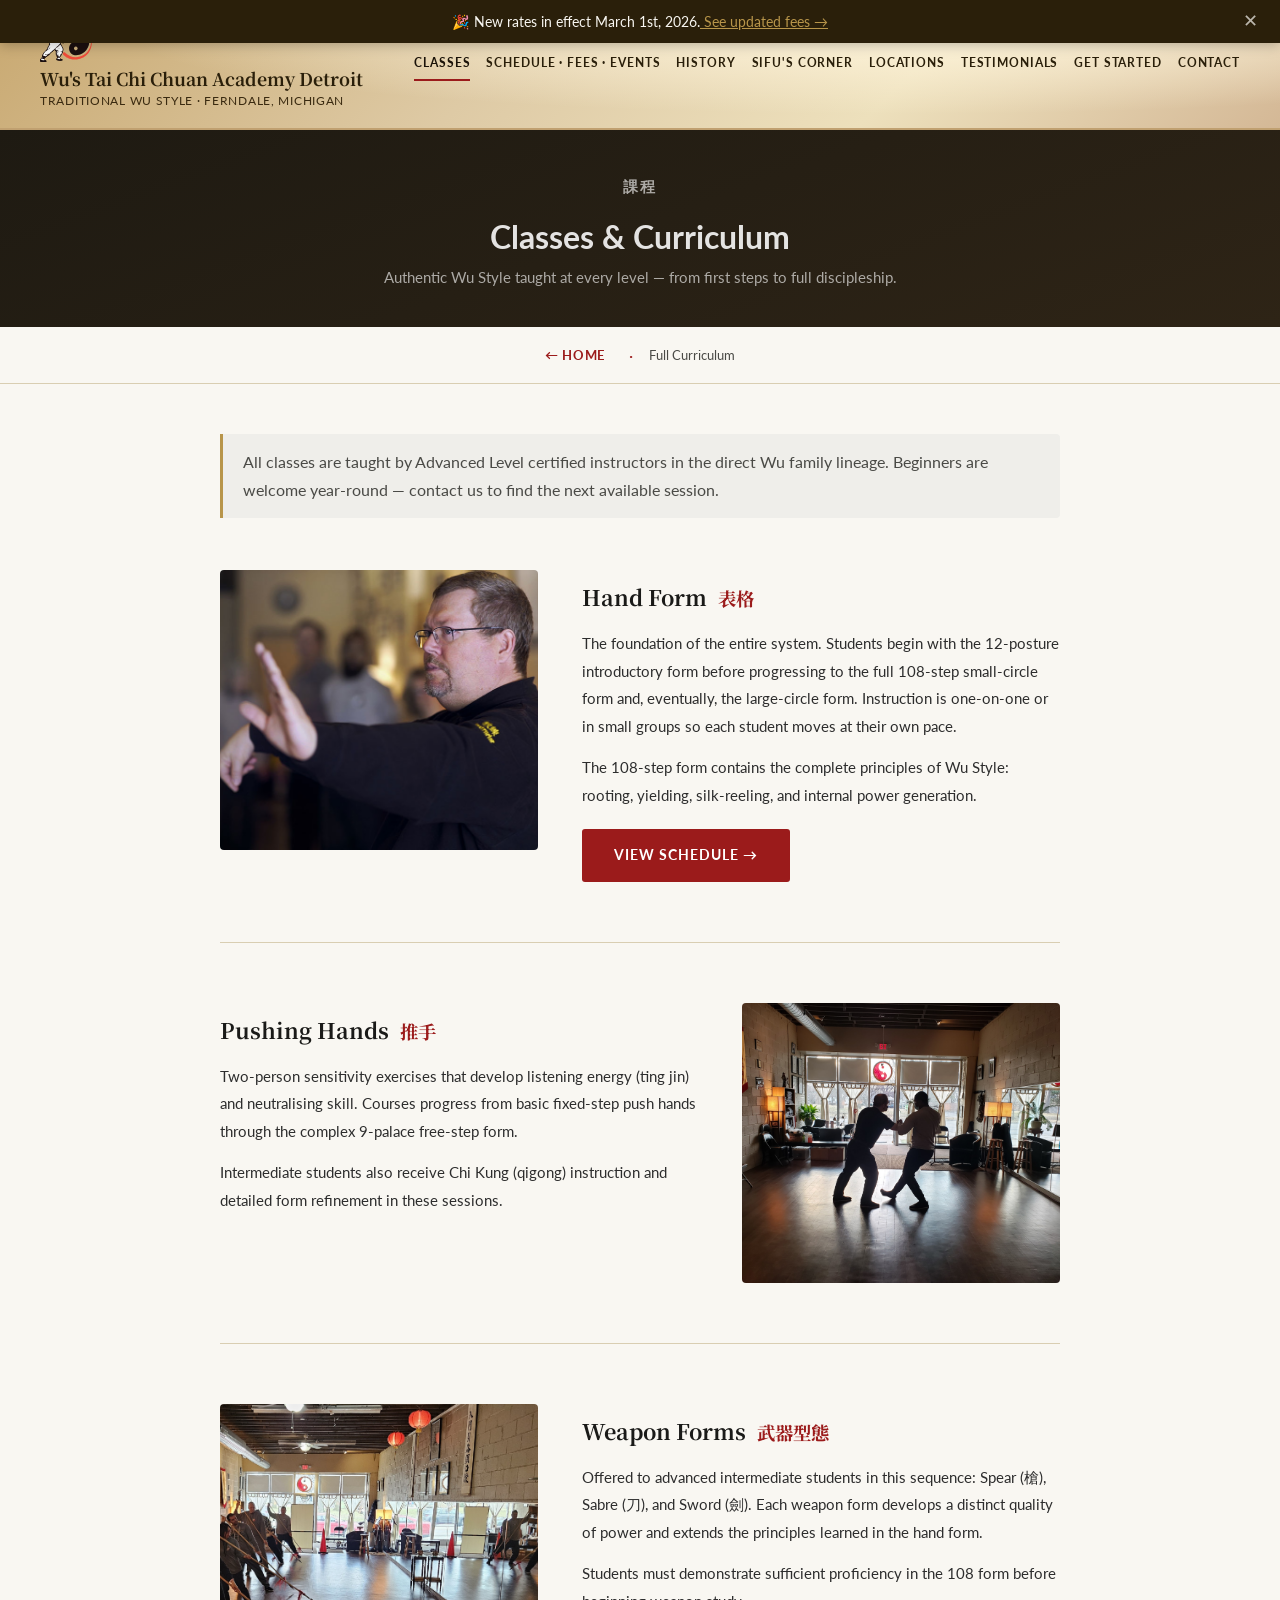
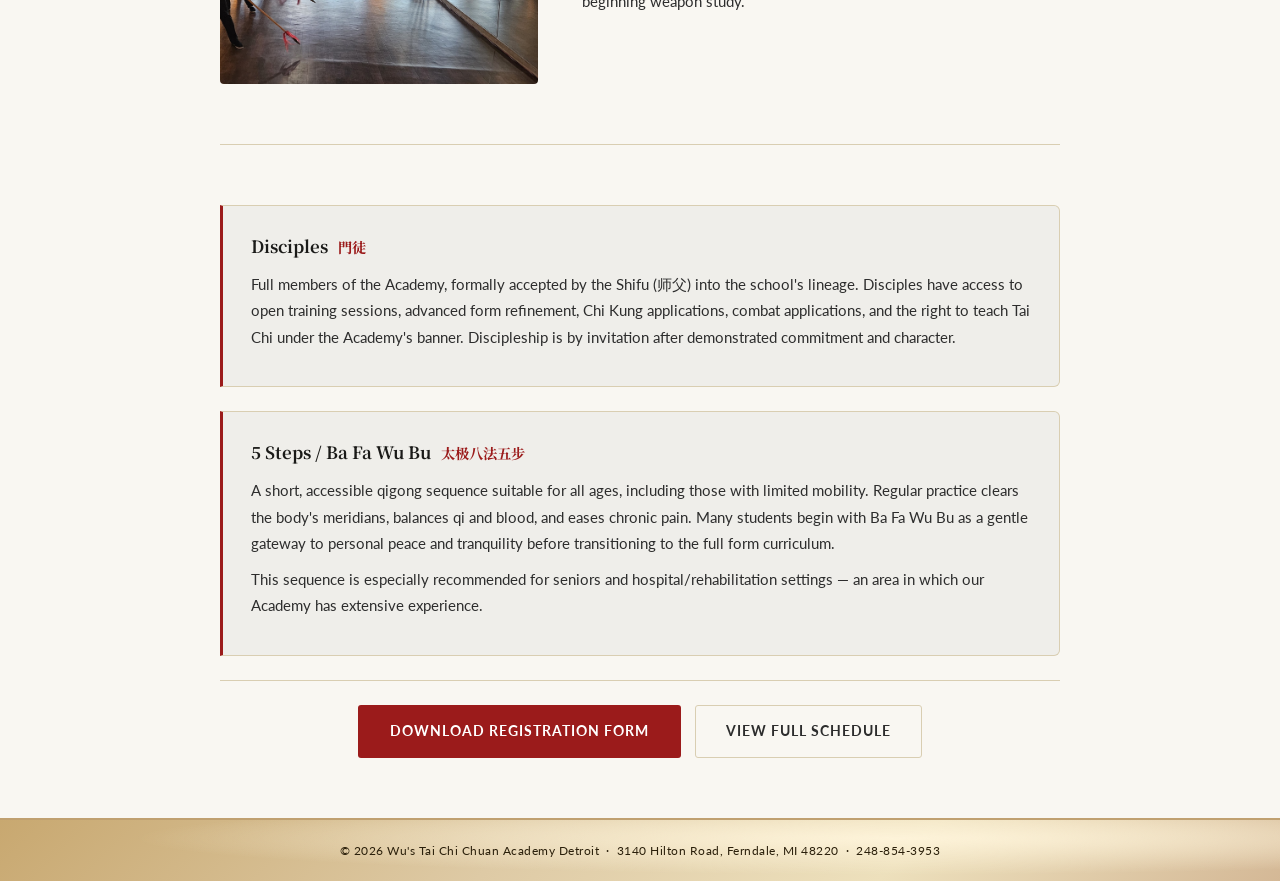
==== commit 3ae9809c: "styling & image optimization" ====
--- a/classes.html
+++ b/classes.html
@@ -5,12 +5,13 @@
   <title>Classes &amp; Curriculum — Wu's Tai Chi Chuan Academy Detroit</title>
   <meta name="description" content="Full curriculum details — hand forms, pushing hands, weapon forms, disciples, and Ba Fa Wu Bu.">
   <meta name="viewport" content="width=device-width, initial-scale=1">
-  <script src="site.js"></script>
+  <script src="site.js" defer></script>
   <link rel="preconnect" href="https://fonts.googleapis.com">
   <link rel="preconnect" href="https://fonts.gstatic.com" crossorigin>
   <link rel="preload" href="https://fonts.googleapis.com/css2?family=Noto+Serif+SC:wght@400;700&family=Lato:wght@300;400;700&display=swap" as="style" onload="this.onload=null;this.rel='stylesheet'">
   <noscript><link href="https://fonts.googleapis.com/css2?family=Noto+Serif+SC:wght@400;700&family=Lato:wght@300;400;700&display=swap" rel="stylesheet"></noscript>
-  <link rel="stylesheet" href="styles.css">
+  <link rel="preload" href="styles.css" as="style" onload="this.onload=null;this.rel='stylesheet'">
+  <noscript><link rel="stylesheet" href="styles.css"></noscript>
 </head>
 
 <body data-page="classes">
@@ -19,7 +20,7 @@
 <!--  HEADER — fetch from header.html                               -->
 <!-- ═══════════════════════════════════════════════════════════════ -->
 <div id="site-header"></div>
-<script>loadFragment("header.html", "site-header");</script>
+
 
 <main id="main-content">
 
@@ -102,7 +103,7 @@
 </main>
 
 <div id="site-footer"></div>
-<script>loadFragment("footer.html", "site-footer");</script>
+
 
 <!-- Classes-page specific styles -->
 
--- a/styles.css
+++ b/styles.css
@@ -110,7 +110,7 @@
   z-index: 100;
 }
 header {
-  background: var(--header-bg);
+  background: radial-gradient(ellipse at 70% 30%, rgba(255,245,220,0.9) 0%, transparent 60%), linear-gradient(135deg, #C8A870 0%, #DECAA5 40%, #EDE0BC 70%, #D4B896 100%);
   border-bottom: 2px solid var(--header-border);
   display: flex;
   align-items: center;
@@ -264,7 +264,7 @@
 
 /* ── Footer ──────────────────────────────────────────────── */
 footer {
-  background: var(--header-bg);
+  background: radial-gradient(ellipse at 70% 30%, rgba(255,245,220,0.9) 0%, transparent 60%), linear-gradient(135deg, #C8A870 0%, #DECAA5 40%, #EDE0BC 70%, #D4B896 100%);
   color: var(--parchment-dark);
   text-align: center;
   padding: 20px;
@@ -538,7 +538,9 @@
   border-radius: 4px;
 }
 .action-card:hover { background: white; transform: translateY(-5px); box-shadow: 0 10px 20px rgba(0,0,0,0.05); border-color: var(--crimson); }
-.action-card__icon { font-size: 2.5rem; margin-bottom: 1rem; }
+.action-card__icon { margin-bottom: 1rem; color: var(--crimson); }
+.action-card__icon svg { display: block; }
+.action-card:hover .action-card__icon { color: var(--heritage-gold-dark); }
 .action-card h3 { margin-bottom: 0.5rem; font-family: var(--font-serif); color: var(--crimson); }
 .action-card p { font-size: 0.95rem; margin-bottom: 1.5rem; line-height: 1.4; }
 .action-card__cta { font-weight: 700; font-size: 0.85rem; text-transform: uppercase; letter-spacing: 1px; color: var(--crimson); }
@@ -638,6 +640,8 @@
 #contact .contact-item p { color: var(--charcoal); font-size: 0.95rem; }
 #contact .contact-item a { color: var(--crimson); text-decoration: none; font-weight: 700; }
 #contact .contact-item a:hover { text-decoration: underline; color: var(--crimson-dark); }
+#contact .contact-social { display: inline-flex; align-items: center; transition: color 0.2s, transform 0.2s; }
+#contact .contact-social:hover { text-decoration: none; color: #1877F2; transform: translateY(-2px); }
 
 /* ── Get Started steps ───────────────────────────────────── */
 .steps-grid {
@@ -949,7 +953,7 @@
   header nav {
     display: none; flex-direction: column; width: 100%; gap: 0;
     position: absolute; top: 100%; left: 0; right: 0;
-    background: var(--header-bg); border-bottom: 2px solid var(--header-border);
+    background: radial-gradient(ellipse at 70% 30%, rgba(255,245,220,0.9) 0%, transparent 60%), linear-gradient(135deg, #C8A870 0%, #DECAA5 40%, #EDE0BC 70%, #D4B896 100%); border-bottom: 2px solid var(--header-border);
     z-index: 99; padding: 0 20px;
     box-shadow: 0 6px 16px rgba(0,0,0,0.12);
   }
@@ -1042,3 +1046,32 @@
 @media (prefers-reduced-motion: reduce) {
   .fade-in, .fade-in.visible { opacity: 1; transform: none; transition: none; }
 }
+
+
+
+
+/* =========================
+   SVG ICON SYSTEM
+   ========================= */
+
+.icon-svg {
+  display: block;
+  width: 44px;
+  height: 44px;
+  transition: transform 0.2s ease, filter 0.2s ease;
+}
+
+.icon-svg--sm { width: 24px; height: 24px; }
+.icon-svg--lg { width: 56px; height: 56px; }
+
+.action-card:hover .icon-svg {
+  transform: scale(1.08);
+  filter: brightness(1.15);
+}
+
+.page-tabs svg {
+  width: 18px;
+  height: 18px;
+  vertical-align: middle;
+  margin-right: 6px;
+}
--- a/styles.css
+++ b/styles.css
@@ -110,7 +110,7 @@
   z-index: 100;
 }
 header {
-  background: var(--header-bg);
+  background: radial-gradient(ellipse at 70% 30%, rgba(255,245,220,0.9) 0%, transparent 60%), linear-gradient(135deg, #C8A870 0%, #DECAA5 40%, #EDE0BC 70%, #D4B896 100%);
   border-bottom: 2px solid var(--header-border);
   display: flex;
   align-items: center;
@@ -264,7 +264,7 @@
 
 /* ── Footer ──────────────────────────────────────────────── */
 footer {
-  background: var(--header-bg);
+  background: radial-gradient(ellipse at 70% 30%, rgba(255,245,220,0.9) 0%, transparent 60%), linear-gradient(135deg, #C8A870 0%, #DECAA5 40%, #EDE0BC 70%, #D4B896 100%);
   color: var(--parchment-dark);
   text-align: center;
   padding: 20px;
@@ -538,7 +538,9 @@
   border-radius: 4px;
 }
 .action-card:hover { background: white; transform: translateY(-5px); box-shadow: 0 10px 20px rgba(0,0,0,0.05); border-color: var(--crimson); }
-.action-card__icon { font-size: 2.5rem; margin-bottom: 1rem; }
+.action-card__icon { margin-bottom: 1rem; color: var(--crimson); }
+.action-card__icon svg { display: block; }
+.action-card:hover .action-card__icon { color: var(--heritage-gold-dark); }
 .action-card h3 { margin-bottom: 0.5rem; font-family: var(--font-serif); color: var(--crimson); }
 .action-card p { font-size: 0.95rem; margin-bottom: 1.5rem; line-height: 1.4; }
 .action-card__cta { font-weight: 700; font-size: 0.85rem; text-transform: uppercase; letter-spacing: 1px; color: var(--crimson); }
@@ -638,6 +640,8 @@
 #contact .contact-item p { color: var(--charcoal); font-size: 0.95rem; }
 #contact .contact-item a { color: var(--crimson); text-decoration: none; font-weight: 700; }
 #contact .contact-item a:hover { text-decoration: underline; color: var(--crimson-dark); }
+#contact .contact-social { display: inline-flex; align-items: center; transition: color 0.2s, transform 0.2s; }
+#contact .contact-social:hover { text-decoration: none; color: #1877F2; transform: translateY(-2px); }
 
 /* ── Get Started steps ───────────────────────────────────── */
 .steps-grid {
@@ -949,7 +953,7 @@
   header nav {
     display: none; flex-direction: column; width: 100%; gap: 0;
     position: absolute; top: 100%; left: 0; right: 0;
-    background: var(--header-bg); border-bottom: 2px solid var(--header-border);
+    background: radial-gradient(ellipse at 70% 30%, rgba(255,245,220,0.9) 0%, transparent 60%), linear-gradient(135deg, #C8A870 0%, #DECAA5 40%, #EDE0BC 70%, #D4B896 100%); border-bottom: 2px solid var(--header-border);
     z-index: 99; padding: 0 20px;
     box-shadow: 0 6px 16px rgba(0,0,0,0.12);
   }
@@ -1042,3 +1046,32 @@
 @media (prefers-reduced-motion: reduce) {
   .fade-in, .fade-in.visible { opacity: 1; transform: none; transition: none; }
 }
+
+
+
+
+/* =========================
+   SVG ICON SYSTEM
+   ========================= */
+
+.icon-svg {
+  display: block;
+  width: 44px;
+  height: 44px;
+  transition: transform 0.2s ease, filter 0.2s ease;
+}
+
+.icon-svg--sm { width: 24px; height: 24px; }
+.icon-svg--lg { width: 56px; height: 56px; }
+
+.action-card:hover .icon-svg {
+  transform: scale(1.08);
+  filter: brightness(1.15);
+}
+
+.page-tabs svg {
+  width: 18px;
+  height: 18px;
+  vertical-align: middle;
+  margin-right: 6px;
+}
